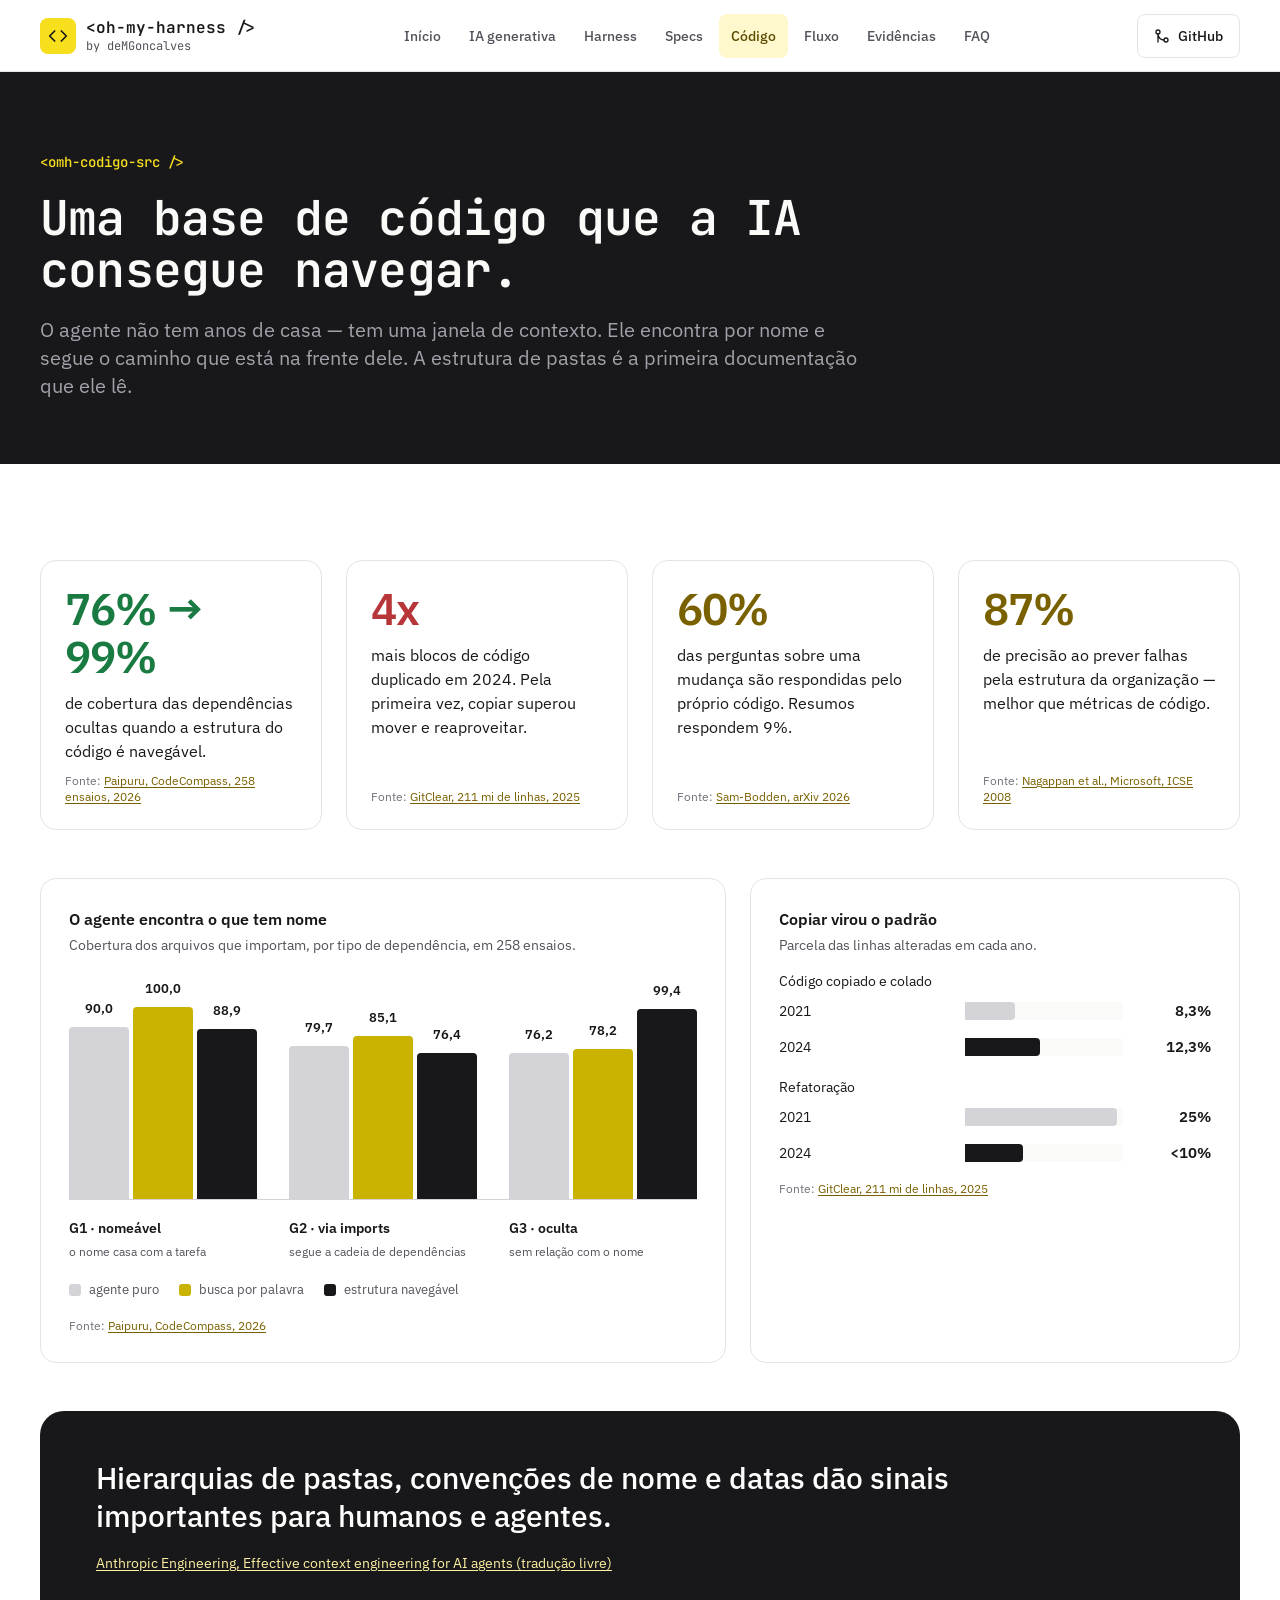
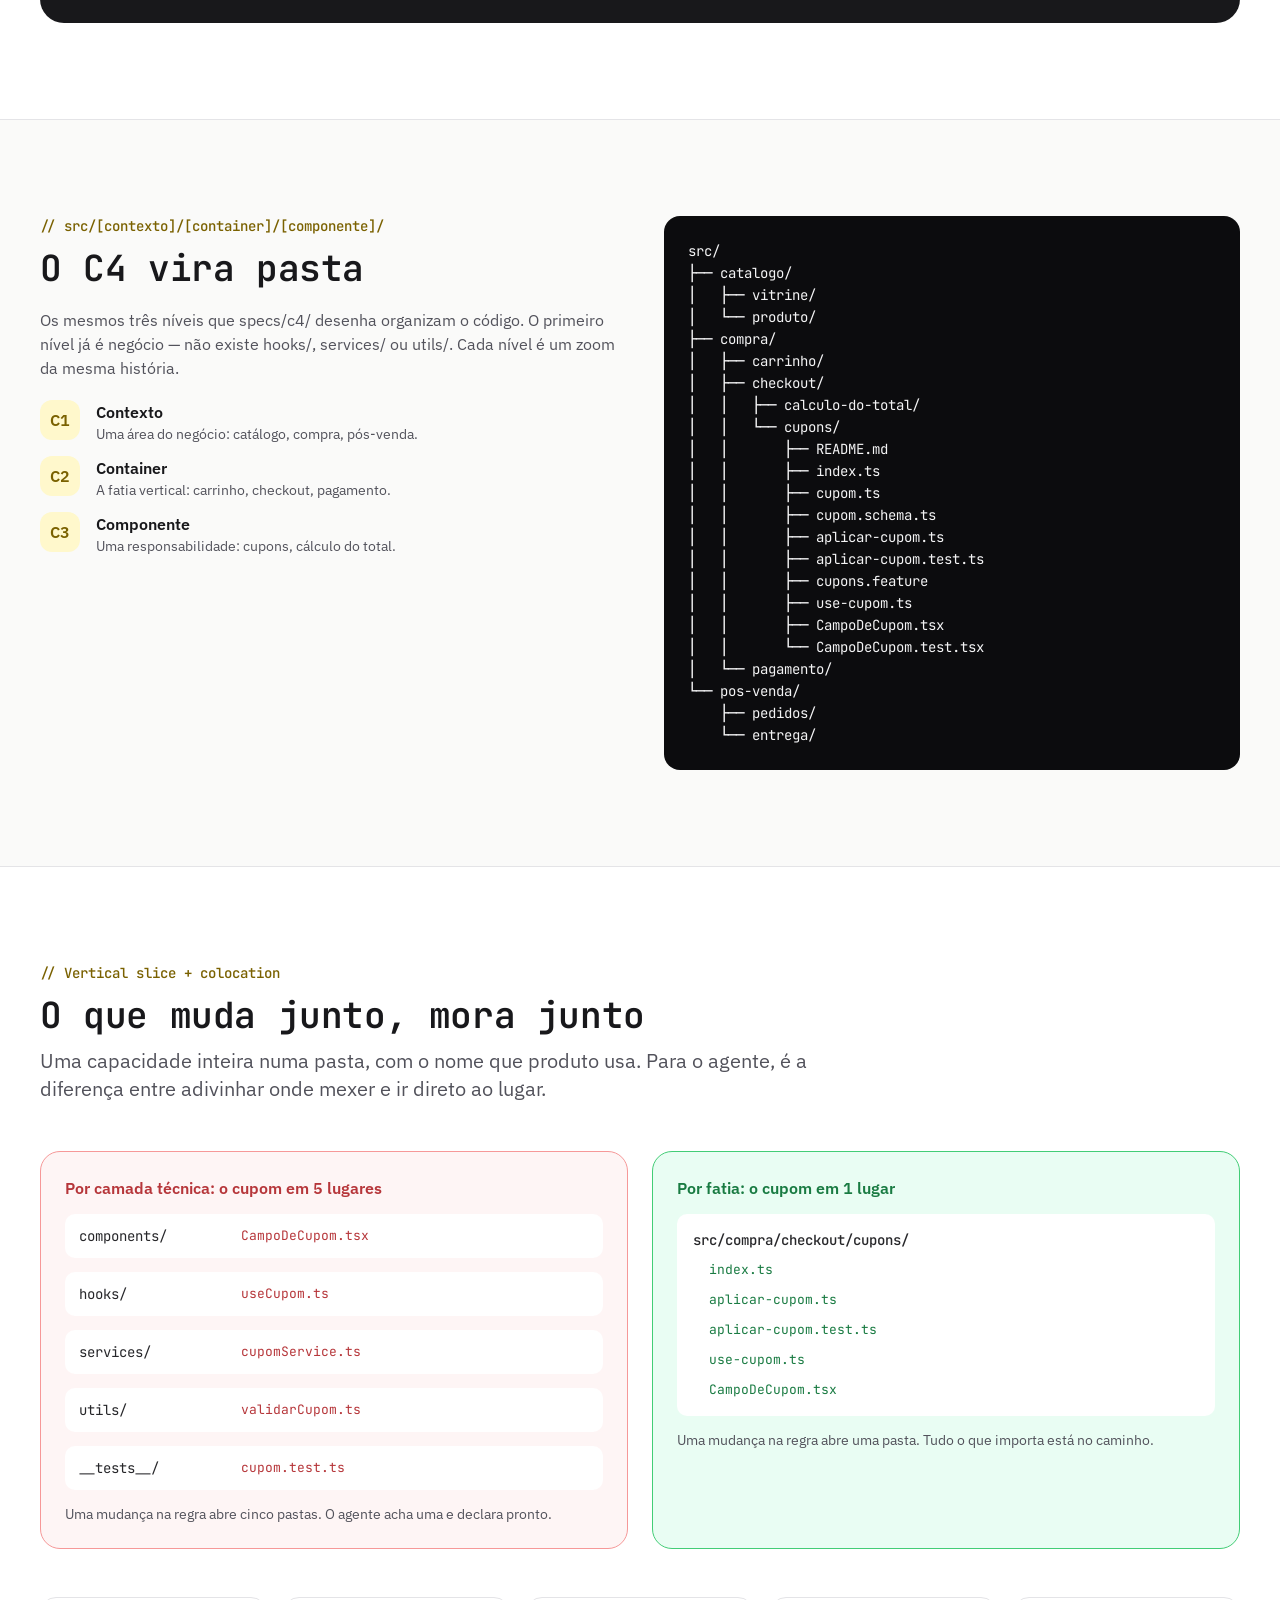
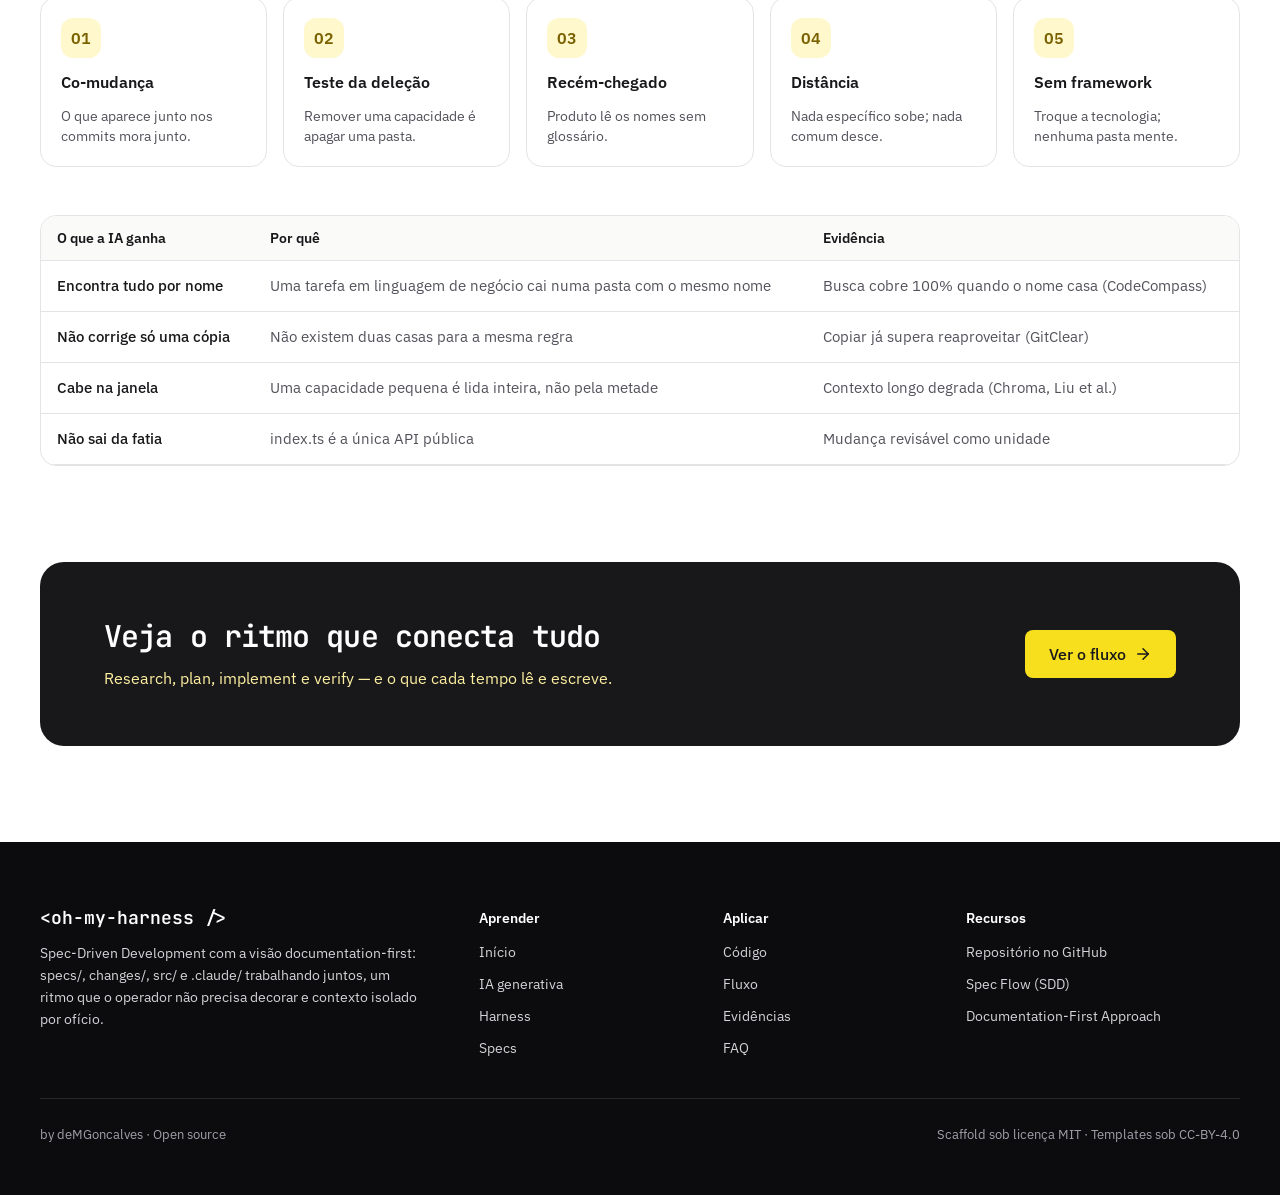
==== docs/codigo.html @ 41600f12 "docs: publica o site em docs/ e reescreve o README para divulgar o harness Move as páginas HTML e o " ====
<!doctype html>
<html lang="pt-BR">
<head>
<meta charset="utf-8">
<meta name="viewport" content="width=device-width, initial-scale=1">
<title>src/ · o código · &lt;oh-my-harness /&gt;</title>
<meta name="description" content="Um harness para o agente, uma documentação viva, um código que a IA consegue navegar e um fluxo que ninguém precisa decorar: research, plan, implement, verify.">
<meta name="theme-color" content="#f7df1e">
<link rel="icon" href="assets/favicon.svg" type="image/svg+xml">
<link rel="preconnect" href="https://fonts.googleapis.com">
<link rel="preconnect" href="https://fonts.gstatic.com" crossorigin>
<link rel="stylesheet" href="https://fonts.googleapis.com/css2?family=IBM+Plex+Sans:wght@400;500;600&amp;family=JetBrains+Mono:wght@400;500;600;700&amp;display=swap">
<link rel="stylesheet" href="assets/style.css">
</head>
<body>
<header class="site-header"><div class="site-header-in"><a class="brand" href="index.html"><span class="brand-mark"><svg width="20" height="20" viewBox="0 0 24 24" fill="none" stroke="currentColor" stroke-width="2" stroke-linecap="round" stroke-linejoin="round" aria-hidden="true"><path d="m16 18 6-6-6-6"></path><path d="m8 6-6 6 6 6"></path></svg></span><span class="brand-text"><span class="brand-name">&lt;oh-my-harness /&gt;</span><span class="brand-by">by deMGoncalves</span></span></a><input type="checkbox" id="menu" class="menu-toggle" aria-label="Abrir menu"><label for="menu" class="menu-btn" aria-hidden="true"><span></span><span></span><span></span></label><nav class="site-nav" aria-label="Principal"><a href="index.html">Início</a><a href="ia.html">IA generativa</a><a href="harness.html">Harness</a><a href="specs.html">Specs</a><a href="codigo.html" aria-current="page">Código</a><a href="fluxo.html">Fluxo</a><a href="evidencias.html">Evidências</a><a href="faq.html">FAQ</a></nav><a class="gh" href="https://github.com/deMGoncalves" target="_blank" rel="noopener"><svg width="16" height="16" viewBox="0 0 24 24" fill="none" stroke="currentColor" stroke-width="2" stroke-linecap="round" stroke-linejoin="round" aria-hidden="true"><circle cx="18" cy="18" r="3"></circle><circle cx="6" cy="6" r="3"></circle><path d="M6 21V9a9 9 0 0 0 9 9"></path></svg>GitHub</a></div></header>
<main class="omh-page">
<section style="padding: 80px var(--omh-gx) 64px; display: flex; flex-direction: column; gap: 20px; box-sizing: border-box; background: #18181B;"><p class="omh-eyebrow" style="color: #F7DF1E;">&lt;omh-codigo-src /&gt;</p><h1 class="omh-h1s" style="max-width: 1000px; color: #FAFAF9;">Uma base de código que a IA consegue navegar.</h1><p class="omh-lead" style="max-width: 820px; color: #A1A1AA;">O agente não tem anos de casa — tem uma janela de contexto. Ele encontra por nome e segue o caminho que está na frente dele. A estrutura de pastas é a primeira documentação que ele lê.</p></section>
<section class="omh-sec">
<div class="omh-g4">
<div class="omh-card" style="padding: 24px; gap: 10px;"><p style="margin: 0; font-size: 44px; line-height: 48px; font-weight: 600; letter-spacing: -0.8px; color: var(--success-foreground);">76% → 99%</p><p class="omh-body" style="color: var(--foreground); flex-grow: 1;">de cobertura das dependências ocultas quando a estrutura do código é navegável.</p><p class="omh-src">Fonte: <a href="https://arxiv.org/abs/2602.20048" class="omh-srca">Paipuru, CodeCompass, 258 ensaios, 2026</a></p></div><div class="omh-card" style="padding: 24px; gap: 10px;"><p style="margin: 0; font-size: 44px; line-height: 48px; font-weight: 600; letter-spacing: -0.8px; color: var(--destructive-600);">4x</p><p class="omh-body" style="color: var(--foreground); flex-grow: 1;">mais blocos de código duplicado em 2024. Pela primeira vez, copiar superou mover e reaproveitar.</p><p class="omh-src">Fonte: <a href="https://www.gitclear.com/ai_assistant_code_quality_2025_research" class="omh-srca">GitClear, 211 mi de linhas, 2025</a></p></div><div class="omh-card" style="padding: 24px; gap: 10px;"><p style="margin: 0; font-size: 44px; line-height: 48px; font-weight: 600; letter-spacing: -0.8px; color: var(--azoxo-600);">60%</p><p class="omh-body" style="color: var(--foreground); flex-grow: 1;">das perguntas sobre uma mudança são respondidas pelo próprio código. Resumos respondem 9%.</p><p class="omh-src">Fonte: <a href="https://arxiv.org/html/2607.09691v1" class="omh-srca">Sam-Bodden, arXiv 2026</a></p></div><div class="omh-card" style="padding: 24px; gap: 10px;"><p style="margin: 0; font-size: 44px; line-height: 48px; font-weight: 600; letter-spacing: -0.8px; color: var(--azoxo-600);">87%</p><p class="omh-body" style="color: var(--foreground); flex-grow: 1;">de precisão ao prever falhas pela estrutura da organização — melhor que métricas de código.</p><p class="omh-src">Fonte: <a href="https://dl.acm.org/doi/10.1145/1368088.1368160" class="omh-srca">Nagappan et al., Microsoft, ICSE 2008</a></p></div>
</div>
<div style="display: grid; grid-template-columns: 1.4fr 1fr; gap: 24px;">
<div class="omh-card" style="padding: 28px; gap: 16px;"><div style="display: flex; flex-direction: column; gap: 4px;"><p class="omh-h4">O agente encontra o que tem nome</p><p class="omh-small">Cobertura dos arquivos que importam, por tipo de dependência, em 258 ensaios.</p></div><div style="display: flex; gap: 32px; align-items: flex-end; padding-top: 8px; border-bottom: 1px solid var(--neutral-300);"><div style="flex-grow: 1; flex-basis: 0; display: flex; flex-direction: column; gap: 10px;"><div style="display: flex; gap: 4px; align-items: flex-end; height: 220px;"><div style="flex-grow: 1; flex-basis: 0; display: flex; flex-direction: column; align-items: center; gap: 6px; justify-content: flex-end;"><span style="font-size: 13px; font-weight: 600; color: var(--foreground);">90,0</span><div style="width: 100%; height: 172px; background: var(--neutral-300); border-radius: 4px 4px 0 0;"></div></div><div style="flex-grow: 1; flex-basis: 0; display: flex; flex-direction: column; align-items: center; gap: 6px; justify-content: flex-end;"><span style="font-size: 13px; font-weight: 600; color: var(--foreground);">100,0</span><div style="width: 100%; height: 192px; background: #C9B300; border-radius: 4px 4px 0 0;"></div></div><div style="flex-grow: 1; flex-basis: 0; display: flex; flex-direction: column; align-items: center; gap: 6px; justify-content: flex-end;"><span style="font-size: 13px; font-weight: 600; color: var(--foreground);">88,9</span><div style="width: 100%; height: 170px; background: #18181B; border-radius: 4px 4px 0 0;"></div></div></div></div><div style="flex-grow: 1; flex-basis: 0; display: flex; flex-direction: column; gap: 10px;"><div style="display: flex; gap: 4px; align-items: flex-end; height: 220px;"><div style="flex-grow: 1; flex-basis: 0; display: flex; flex-direction: column; align-items: center; gap: 6px; justify-content: flex-end;"><span style="font-size: 13px; font-weight: 600; color: var(--foreground);">79,7</span><div style="width: 100%; height: 153px; background: var(--neutral-300); border-radius: 4px 4px 0 0;"></div></div><div style="flex-grow: 1; flex-basis: 0; display: flex; flex-direction: column; align-items: center; gap: 6px; justify-content: flex-end;"><span style="font-size: 13px; font-weight: 600; color: var(--foreground);">85,1</span><div style="width: 100%; height: 163px; background: #C9B300; border-radius: 4px 4px 0 0;"></div></div><div style="flex-grow: 1; flex-basis: 0; display: flex; flex-direction: column; align-items: center; gap: 6px; justify-content: flex-end;"><span style="font-size: 13px; font-weight: 600; color: var(--foreground);">76,4</span><div style="width: 100%; height: 146px; background: #18181B; border-radius: 4px 4px 0 0;"></div></div></div></div><div style="flex-grow: 1; flex-basis: 0; display: flex; flex-direction: column; gap: 10px;"><div style="display: flex; gap: 4px; align-items: flex-end; height: 220px;"><div style="flex-grow: 1; flex-basis: 0; display: flex; flex-direction: column; align-items: center; gap: 6px; justify-content: flex-end;"><span style="font-size: 13px; font-weight: 600; color: var(--foreground);">76,2</span><div style="width: 100%; height: 146px; background: var(--neutral-300); border-radius: 4px 4px 0 0;"></div></div><div style="flex-grow: 1; flex-basis: 0; display: flex; flex-direction: column; align-items: center; gap: 6px; justify-content: flex-end;"><span style="font-size: 13px; font-weight: 600; color: var(--foreground);">78,2</span><div style="width: 100%; height: 150px; background: #C9B300; border-radius: 4px 4px 0 0;"></div></div><div style="flex-grow: 1; flex-basis: 0; display: flex; flex-direction: column; align-items: center; gap: 6px; justify-content: flex-end;"><span style="font-size: 13px; font-weight: 600; color: var(--foreground);">99,4</span><div style="width: 100%; height: 190px; background: #18181B; border-radius: 4px 4px 0 0;"></div></div></div></div></div><div style="display: flex; gap: 32px;"><div style="flex-grow: 1; flex-basis: 0; display: flex; flex-direction: column; gap: 2px;"><p class="omh-h4" style="font-size: 14px;">G1 · nomeável</p><p class="omh-small" style="font-size: 12px;">o nome casa com a tarefa</p></div><div style="flex-grow: 1; flex-basis: 0; display: flex; flex-direction: column; gap: 2px;"><p class="omh-h4" style="font-size: 14px;">G2 · via imports</p><p class="omh-small" style="font-size: 12px;">segue a cadeia de dependências</p></div><div style="flex-grow: 1; flex-basis: 0; display: flex; flex-direction: column; gap: 2px;"><p class="omh-h4" style="font-size: 14px;">G3 · oculta</p><p class="omh-small" style="font-size: 12px;">sem relação com o nome</p></div></div><div style="display: flex; gap: 20px; flex-wrap: wrap;"><span style="display: inline-flex; align-items: center; gap: 8px; font-size: 13px; color: var(--muted-foreground);"><span style="width: 12px; height: 12px; border-radius: 3px; background: var(--neutral-300);"></span>agente puro</span><span style="display: inline-flex; align-items: center; gap: 8px; font-size: 13px; color: var(--muted-foreground);"><span style="width: 12px; height: 12px; border-radius: 3px; background: #C9B300;"></span>busca por palavra</span><span style="display: inline-flex; align-items: center; gap: 8px; font-size: 13px; color: var(--muted-foreground);"><span style="width: 12px; height: 12px; border-radius: 3px; background: #18181B;"></span>estrutura navegável</span></div><p class="omh-src">Fonte: <a href="https://arxiv.org/abs/2602.20048" class="omh-srca">Paipuru, CodeCompass, 2026</a></p></div><div class="omh-card" style="padding: 28px; gap: 16px;"><div style="display: flex; flex-direction: column; gap: 4px;"><p class="omh-h4">Copiar virou o padrão</p><p class="omh-small">Parcela das linhas alteradas em cada ano.</p></div><div style="display: flex; flex-direction: column; gap: 18px;"><div style="display: flex; flex-direction: column; gap: 8px;"><p class="omh-small" style="color: var(--foreground);">Código copiado e colado</p><div style="display: flex; flex-direction: column; gap: 12px;"><div style="display: grid; grid-template-columns: 170px 1fr 72px; gap: 16px; align-items: center;"><p class="omh-small" style="color: var(--foreground);">2021</p><div style="height: 18px; background: var(--neutral-50); border-radius: 4px;"><div style="width: 31.9%; height: 18px; background: var(--neutral-300); border-radius: 0 4px 4px 0;"></div></div><p style="margin: 0; font-size: 15px; font-weight: 600; color: var(--foreground); text-align: right;">8,3%</p></div><div style="display: grid; grid-template-columns: 170px 1fr 72px; gap: 16px; align-items: center;"><p class="omh-small" style="color: var(--foreground);">2024</p><div style="height: 18px; background: var(--neutral-50); border-radius: 4px;"><div style="width: 47.3%; height: 18px; background: #18181B; border-radius: 0 4px 4px 0;"></div></div><p style="margin: 0; font-size: 15px; font-weight: 600; color: var(--foreground); text-align: right;">12,3%</p></div></div></div><div style="display: flex; flex-direction: column; gap: 8px;"><p class="omh-small" style="color: var(--foreground);">Refatoração</p><div style="display: flex; flex-direction: column; gap: 12px;"><div style="display: grid; grid-template-columns: 170px 1fr 72px; gap: 16px; align-items: center;"><p class="omh-small" style="color: var(--foreground);">2021</p><div style="height: 18px; background: var(--neutral-50); border-radius: 4px;"><div style="width: 96.2%; height: 18px; background: var(--neutral-300); border-radius: 0 4px 4px 0;"></div></div><p style="margin: 0; font-size: 15px; font-weight: 600; color: var(--foreground); text-align: right;">25%</p></div><div style="display: grid; grid-template-columns: 170px 1fr 72px; gap: 16px; align-items: center;"><p class="omh-small" style="color: var(--foreground);">2024</p><div style="height: 18px; background: var(--neutral-50); border-radius: 4px;"><div style="width: 36.5%; height: 18px; background: #18181B; border-radius: 0 4px 4px 0;"></div></div><p style="margin: 0; font-size: 15px; font-weight: 600; color: var(--foreground); text-align: right;">&lt;10%</p></div></div></div></div><p class="omh-src">Fonte: <a href="https://www.gitclear.com/ai_assistant_code_quality_2025_research" class="omh-srca">GitClear, 211 mi de linhas, 2025</a></p></div>
</div>
<div style="background: var(--azoxo-900); border-radius: 24px; padding: 48px 56px; display: flex; flex-direction: column; gap: 16px;"><p style="margin: 0; font-size: 30px; line-height: 38px; font-weight: 500; color: var(--neutral-0); max-width: 1000px;">Hierarquias de pastas, convenções de nome e datas dão sinais importantes para humanos e agentes.</p><p style="margin: 0; font-size: 14px; color: var(--azoxo-200);"><a href="https://www.anthropic.com/engineering/effective-context-engineering-for-ai-agents" style="color: var(--azoxo-200); text-decoration: underline; text-underline-offset: 2px;">Anthropic Engineering, Effective context engineering for AI agents (tradução livre)</a></p></div>
</section>

<section class="omh-sectint">
<div style="display: grid; grid-template-columns: 1fr 1fr; gap: 48px; align-items: start;">
<div style="display: flex; flex-direction: column; gap: 20px;">
<div style="display: flex; flex-direction: column; gap: 12px; max-width: 820px;"><p class="omh-eyebrow">// src/[contexto]/[container]/[componente]/</p><h2 class="omh-h2">O C4 vira pasta</h2></div>
<p class="omh-body">Os mesmos três níveis que specs/c4/ desenha organizam o código. O primeiro nível já é negócio — não existe hooks/, services/ ou utils/. Cada nível é um zoom da mesma história.</p>
<div style="display: flex; flex-direction: column; gap: 12px;">
<div style="display: flex; gap: 16px; align-items: flex-start;"><span class="omh-dot">C1</span><div><p class="omh-h4">Contexto</p><p class="omh-small">Uma área do negócio: catálogo, compra, pós-venda.</p></div></div>
<div style="display: flex; gap: 16px; align-items: flex-start;"><span class="omh-dot">C2</span><div><p class="omh-h4">Container</p><p class="omh-small">A fatia vertical: carrinho, checkout, pagamento.</p></div></div>
<div style="display: flex; gap: 16px; align-items: flex-start;"><span class="omh-dot">C3</span><div><p class="omh-h4">Componente</p><p class="omh-small">Uma responsabilidade: cupons, cálculo do total.</p></div></div>
</div>
</div>
<pre class="omh-pre">src/
├── catalogo/
│   ├── vitrine/
│   └── produto/
├── compra/
│   ├── carrinho/
│   ├── checkout/
│   │   ├── calculo-do-total/
│   │   └── cupons/
│   │       ├── README.md
│   │       ├── index.ts
│   │       ├── cupom.ts
│   │       ├── cupom.schema.ts
│   │       ├── aplicar-cupom.ts
│   │       ├── aplicar-cupom.test.ts
│   │       ├── cupons.feature
│   │       ├── use-cupom.ts
│   │       ├── CampoDeCupom.tsx
│   │       └── CampoDeCupom.test.tsx
│   └── pagamento/
└── pos-venda/
    ├── pedidos/
    └── entrega/</pre>
</div>
</section>

<section class="omh-sec">
<div style="display: flex; flex-direction: column; gap: 12px; max-width: 820px;"><p class="omh-eyebrow">// Vertical slice + colocation</p><h2 class="omh-h2">O que muda junto, mora junto</h2><p class="omh-lead">Uma capacidade inteira numa pasta, com o nome que produto usa. Para o agente, é a diferença entre adivinhar onde mexer e ir direto ao lugar.</p></div>
<div style="display: grid; grid-template-columns: 1fr 1fr; gap: 24px;">
<div style="background: var(--destructive-surface); border: 1px solid var(--destructive-border-c); border-radius: 20px; padding: 24px; display: flex; flex-direction: column; gap: 14px;">
<p style="margin: 0; font-size: 16px; font-weight: 600; color: var(--destructive-on-surface);">Por camada técnica: o cupom em 5 lugares</p>
<div style="display: grid; grid-template-columns: 150px 1fr; gap: 12px; align-items: center; background: var(--background); border-radius: 10px; padding: 10px 14px;"><span style="font-family: var(--font-mono); font-size: 14px; color: var(--neutral-800);">components/</span><span style="font-family: var(--font-mono); font-size: 13px; color: var(--destructive-on-surface);">CampoDeCupom.tsx</span></div><div style="display: grid; grid-template-columns: 150px 1fr; gap: 12px; align-items: center; background: var(--background); border-radius: 10px; padding: 10px 14px;"><span style="font-family: var(--font-mono); font-size: 14px; color: var(--neutral-800);">hooks/</span><span style="font-family: var(--font-mono); font-size: 13px; color: var(--destructive-on-surface);">useCupom.ts</span></div><div style="display: grid; grid-template-columns: 150px 1fr; gap: 12px; align-items: center; background: var(--background); border-radius: 10px; padding: 10px 14px;"><span style="font-family: var(--font-mono); font-size: 14px; color: var(--neutral-800);">services/</span><span style="font-family: var(--font-mono); font-size: 13px; color: var(--destructive-on-surface);">cupomService.ts</span></div><div style="display: grid; grid-template-columns: 150px 1fr; gap: 12px; align-items: center; background: var(--background); border-radius: 10px; padding: 10px 14px;"><span style="font-family: var(--font-mono); font-size: 14px; color: var(--neutral-800);">utils/</span><span style="font-family: var(--font-mono); font-size: 13px; color: var(--destructive-on-surface);">validarCupom.ts</span></div><div style="display: grid; grid-template-columns: 150px 1fr; gap: 12px; align-items: center; background: var(--background); border-radius: 10px; padding: 10px 14px;"><span style="font-family: var(--font-mono); font-size: 14px; color: var(--neutral-800);">__tests__/</span><span style="font-family: var(--font-mono); font-size: 13px; color: var(--destructive-on-surface);">cupom.test.ts</span></div>
<p class="omh-small">Uma mudança na regra abre cinco pastas. O agente acha uma e declara pronto.</p>
</div>
<div style="background: var(--success-surface); border: 1px solid var(--success-border-c); border-radius: 20px; padding: 24px; display: flex; flex-direction: column; gap: 14px;">
<p style="margin: 0; font-size: 16px; font-weight: 600; color: var(--success-foreground);">Por fatia: o cupom em 1 lugar</p>
<div style="background: var(--background); border-radius: 10px; padding: 14px 16px; display: flex; flex-direction: column; gap: 6px;"><span style="font-family: var(--font-mono); font-size: 14px; font-weight: 500; color: var(--neutral-800);">src/compra/checkout/cupons/</span>
<span style="font-family: var(--font-mono); font-size: 13px; color: var(--success-foreground); padding-left: 16px;">index.ts</span><span style="font-family: var(--font-mono); font-size: 13px; color: var(--success-foreground); padding-left: 16px;">aplicar-cupom.ts</span><span style="font-family: var(--font-mono); font-size: 13px; color: var(--success-foreground); padding-left: 16px;">aplicar-cupom.test.ts</span><span style="font-family: var(--font-mono); font-size: 13px; color: var(--success-foreground); padding-left: 16px;">use-cupom.ts</span><span style="font-family: var(--font-mono); font-size: 13px; color: var(--success-foreground); padding-left: 16px;">CampoDeCupom.tsx</span></div>
<p class="omh-small">Uma mudança na regra abre uma pasta. Tudo o que importa está no caminho.</p>
</div>
</div>
<div style="display: grid; grid-template-columns: repeat(5, minmax(0, 1fr)); gap: 16px;">
<div class="omh-card" style="padding: 20px;"><span class="omh-dot">01</span><h4 class="omh-h4">Co-mudança</h4><p class="omh-small">O que aparece junto nos commits mora junto.</p></div>
<div class="omh-card" style="padding: 20px;"><span class="omh-dot">02</span><h4 class="omh-h4">Teste da deleção</h4><p class="omh-small">Remover uma capacidade é apagar uma pasta.</p></div>
<div class="omh-card" style="padding: 20px;"><span class="omh-dot">03</span><h4 class="omh-h4">Recém-chegado</h4><p class="omh-small">Produto lê os nomes sem glossário.</p></div>
<div class="omh-card" style="padding: 20px;"><span class="omh-dot">04</span><h4 class="omh-h4">Distância</h4><p class="omh-small">Nada específico sobe; nada comum desce.</p></div>
<div class="omh-card" style="padding: 20px;"><span class="omh-dot">05</span><h4 class="omh-h4">Sem framework</h4><p class="omh-small">Troque a tecnologia; nenhuma pasta mente.</p></div>
</div>
<table class="omh-table"><thead><tr><th class="omh-th">O que a IA ganha</th><th class="omh-th">Por quê</th><th class="omh-th">Evidência</th></tr></thead><tbody><tr><td class="omh-tdb">Encontra tudo por nome</td><td class="omh-td">Uma tarefa em linguagem de negócio cai numa pasta com o mesmo nome</td><td class="omh-td">Busca cobre 100% quando o nome casa (CodeCompass)</td></tr><tr><td class="omh-tdb">Não corrige só uma cópia</td><td class="omh-td">Não existem duas casas para a mesma regra</td><td class="omh-td">Copiar já supera reaproveitar (GitClear)</td></tr><tr><td class="omh-tdb">Cabe na janela</td><td class="omh-td">Uma capacidade pequena é lida inteira, não pela metade</td><td class="omh-td">Contexto longo degrada (Chroma, Liu et al.)</td></tr><tr><td class="omh-tdb">Não sai da fatia</td><td class="omh-td">index.ts é a única API pública</td><td class="omh-td">Mudança revisável como unidade</td></tr></tbody></table>
</section>
<section style="padding: 0 var(--omh-gx) 96px; box-sizing: border-box;"><div style="background: var(--azoxo-900); border-radius: 24px; padding: 56px 64px; display: flex; align-items: center; justify-content: space-between; gap: 48px;"><div style="display: flex; flex-direction: column; gap: 12px; max-width: 640px;"><h2 style="margin: 0; font-size: 30px; line-height: 36px; font-weight: 600; color: var(--neutral-0);">Veja o ritmo que conecta tudo</h2><p style="margin: 0; font-size: 16px; line-height: 24px; color: var(--azoxo-200);">Research, plan, implement e verify — e o que cada tempo lê e escreve.</p></div><div style="display: flex; gap: 12px; flex-shrink: 0;"><a href="fluxo.html" class="omh-btnp">Ver o fluxo<svg width="18" height="18" viewBox="0 0 24 24" fill="none" stroke="currentColor" stroke-width="2" stroke-linecap="round" stroke-linejoin="round" aria-hidden="true"><path d="M5 12h14"></path><path d="m12 5 7 7-7 7"></path></svg></a></div></div></section>
</main>
<footer class="site-footer"><div class="foot-grid"><div class="foot-about"><p class="foot-name">&lt;oh-my-harness /&gt;</p><p class="foot-desc">Spec-Driven Development com a visão documentation-first: specs/, changes/, src/ e .claude/ trabalhando juntos, um ritmo que o operador não precisa decorar e contexto isolado por ofício.</p></div><div class="foot-col"><p class="foot-title">Aprender</p><a href="index.html">Início</a><a href="ia.html">IA generativa</a><a href="harness.html">Harness</a><a href="specs.html">Specs</a></div><div class="foot-col"><p class="foot-title">Aplicar</p><a href="codigo.html">Código</a><a href="fluxo.html">Fluxo</a><a href="evidencias.html">Evidências</a><a href="faq.html">FAQ</a></div><div class="foot-col"><p class="foot-title">Recursos</p><a href="https://github.com/deMGoncalves">Repositório no GitHub</a><a href="https://spec-flow.demgoncalves.workers.dev/">Spec Flow (SDD)</a><a href="https://documentation-first-approach.vercel.app/pt-BR">Documentation-First Approach</a></div></div><div class="foot-bottom"><p>by deMGoncalves · Open source</p><p>Scaffold sob licença MIT · Templates sob CC-BY-4.0</p></div></footer>
<script>
/* encaixa os diagramas de largura fixa (desenhados a 1440px) na largura disponível */
(function () {
  function fit() {
    document.querySelectorAll('.omh-embed').forEach(function (box) {
      var inner = box.firstElementChild, W = +inner.dataset.w, H = +inner.dataset.h, s = Math.round(box.offsetWidth / W * 1e4) / 1e4;
      if (s < 0.5) { s = 0.5; box.style.overflowX = 'auto'; } inner.style.transform = 'scale(' + s + ')';
      box.style.height = Math.floor(H * Math.max(box.offsetWidth / W, 0.5) + 1e-6) + 'px';
    });
    var els = document.querySelectorAll('.omh-fit');
    els.forEach(function (e) { e.style.display = 'none'; e.style.zoom = ''; });
    var ws = [].map.call(els, function (e) { var p = e.parentElement, cs = getComputedStyle(p); return p.clientWidth - parseFloat(cs.paddingLeft) - parseFloat(cs.paddingRight); });
    els.forEach(function (e, i) { e.style.display = ''; var s = ws[i] / +e.dataset.w; if (s < 0.98) { e.style.zoom = Math.max(s, 0.6); if (s < 0.6) e.parentElement.style.overflowX = 'auto'; } });
  }
  fit();
  addEventListener('resize', fit);
})();
</script>
</body>
</html>
---- docs/assets/style.css ----
/* <oh-my-harness /> — site estático
   Tema JavaScript: amarelo #F7DF1E sobre preto de editor. Desenhado a 1440px (coluna de 1200px). */
:root {
  --azoxo-100: #fffce8; --azoxo-150: #fff8cc; --azoxo-200: #fdf0a0; --azoxo-300: #fbe66a; --azoxo-400: #f9e04a;
  --azoxo-500: #f7df1e; --azoxo-600: #7a6100; --azoxo-700: #5c4a00; --azoxo-800: #2a2a30; --azoxo-900: #18181b;
  --neutral-0: #ffffff; --neutral-50: #fafaf9; --neutral-100: #f4f4f5; --neutral-200: #e4e4e7; --neutral-300: #d4d4d8;
  --neutral-400: #a1a1aa; --neutral-500: #71717a; --neutral-600: #52525b; --neutral-700: #3f3f46; --neutral-800: #27272a;
  --neutral-900: #18181b; --neutral-950: #0c0c0e;
  --background: #ffffff; --foreground: #18181b; --card: #fffce8; --primary: #f7df1e; --primary-foreground: #18181b;
  --secondary: #fdf0a0; --muted: #fff8cc; --muted-foreground: #52525b; --accent: #fdf0a0;
  --subtle: #e4e4e7; --subtle-foreground: #71717a; --ring: #c9b300;
  --success-600: #1fa954; --success-foreground: #197b42; --success-surface: #e9fdf3; --success-border-c: #43cd76;
  --destructive-600: #b6363a; --destructive-surface: #fef5f5; --destructive-on-surface: #b6363a; --destructive-border-c: #f69898;
  --warning-foreground: #754e13; --warning-surface: #fff7e0;
  --font-sans: 'IBM Plex Sans', ui-sans-serif, system-ui, sans-serif;
  --font-mono: 'JetBrains Mono', ui-monospace, Menlo, monospace;
  /* gutter lateral: 120px a 1440px; acima disso a coluna de 1200px fica centralizada */
  --omh-gx: max(20px, calc((100% - 1200px) / 2));
}

*, *::before, *::after { box-sizing: border-box; }
html { -webkit-text-size-adjust: 100%; scroll-behavior: smooth; }
body { margin: 0; font-family: var(--font-sans); font-size: 16px; line-height: 24px; font-weight: 400; background: var(--background); color: var(--foreground); -webkit-font-smoothing: antialiased; -moz-osx-font-smoothing: grayscale; text-rendering: optimizeLegibility; }
::selection { background: var(--azoxo-200); color: var(--neutral-900); }
h1, h2 { font-family: var(--font-mono); letter-spacing: -0.03em; }
h1, h2, h3, h4, p { margin: 0; }
a { color: var(--azoxo-600); }
a:hover { color: var(--azoxo-700); }
img, svg { flex-shrink: 0; }
:focus-visible { outline: 2px solid var(--ring); outline-offset: 2px; border-radius: 4px; }

/* ---------------------------------------------------------------- cabeçalho */
.site-header { position: sticky; top: 0; z-index: 50; background: var(--background); border-bottom: 1px solid var(--subtle); }
.site-header-in { height: 71px; padding: 0 var(--omh-gx); display: flex; align-items: center; justify-content: space-between; gap: 24px; }
.brand { display: flex; align-items: center; gap: 10px; text-decoration: none; color: var(--foreground); }
.brand:hover { color: var(--foreground); }
.brand-mark { width: 36px; height: 36px; border-radius: 8px; background: #f7df1e; color: #18181b; display: flex; align-items: center; justify-content: center; }
.brand-text { display: flex; flex-direction: column; }
.brand-name { font-family: var(--font-mono); font-size: 16px; line-height: 20px; font-weight: 600; }
.brand-by { font-family: var(--font-mono); font-size: 12px; line-height: 16px; color: var(--muted-foreground); }
.site-nav { display: flex; align-items: center; gap: 4px; }
.site-nav a { display: inline-flex; align-items: center; height: 44px; padding: 0 12px; border-radius: 8px; font-size: 14px; font-weight: 500; text-decoration: none; color: var(--muted-foreground); white-space: nowrap; }
.site-nav a:hover { color: var(--foreground); background: var(--neutral-50); }
.site-nav a[aria-current="page"] { background: var(--muted); color: var(--azoxo-700); }
.gh { display: inline-flex; align-items: center; gap: 8px; height: 44px; padding: 0 16px; border-radius: 8px; border: 1px solid var(--subtle); color: var(--foreground); font-size: 14px; font-weight: 500; text-decoration: none; }
.gh:hover { color: var(--foreground); background: var(--neutral-50); }
.menu-toggle, .menu-btn { display: none; }

/* ---------------------------------------------------------------- rodapé */
.site-footer { background: var(--neutral-950); padding: 64px var(--omh-gx) 48px; display: flex; flex-direction: column; gap: 40px; }
.foot-grid { display: grid; grid-template-columns: 2fr 1fr 1fr 1.4fr; gap: 48px; }
.foot-about, .foot-col { display: flex; flex-direction: column; gap: 12px; }
.foot-name { font-family: var(--font-mono); font-size: 18px; font-weight: 600; color: var(--neutral-0); }
.foot-desc { font-size: 14px; line-height: 22px; color: var(--neutral-300); max-width: 380px; }
.foot-title { font-size: 14px; font-weight: 600; color: var(--neutral-0); }
.foot-col a { font-size: 14px; line-height: 20px; color: var(--neutral-300); text-decoration: none; }
.foot-col a:hover { color: var(--azoxo-500); }
.foot-bottom { display: flex; justify-content: space-between; gap: 16px; flex-wrap: wrap; padding-top: 24px; border-top: 1px solid var(--neutral-800); }
.foot-bottom p { font-size: 13px; color: var(--neutral-400); }

/* ---------------------------------------------------------------- conteúdo */
.omh-page { display: flex; flex-direction: column; overflow-x: clip; }
/* Badge e Alert: mesmas medidas dos componentes do design system usados no canvas */
.omh-badge { display: flex; align-items: center; gap: 4px; height: 20px; padding: 0 8px; border: 1px solid transparent; border-radius: 9999px; font-size: 12px; line-height: 12px; font-weight: 500; white-space: nowrap; color: var(--foreground); }
.omh-badge-default { background: var(--primary); }
.omh-badge-secondary { background: var(--secondary); }
.omh-alert { display: flex; gap: 12px; padding: 12px 16px; border: 1px solid var(--azoxo-200); border-radius: 8px; background: var(--card); color: var(--foreground); }
.omh-alert-body { display: flex; flex-direction: column; gap: 2px; }
.omh-alert-title { font-size: 14px; line-height: 20px; font-weight: 600; }
.omh-alert-text { font-size: 14px; line-height: 20px; color: var(--muted-foreground); }

/* ---------------------------------------------------------------- diagramas (SVG inline) */
.omh-diagram { overflow-x: auto; }
.omh-diagram svg { display: block; width: 100%; height: auto; margin: 0 auto; font-family: var(--font-sans); }
.omh-diagram.framed { background: var(--neutral-50); border: 1px solid var(--subtle); border-radius: 24px; padding: 28px; }
.omh-diagram .band.lane-a { fill: var(--neutral-100); }
.omh-diagram .band.lane-b { fill: var(--azoxo-150); }
.omh-diagram .band.lane-c { fill: var(--azoxo-100); }
.omh-diagram .band-label { font-size: 14px; font-weight: 600; fill: var(--muted-foreground); }
.omh-diagram .edge { fill: none; stroke: var(--neutral-500); stroke-width: 2; stroke-linecap: round; stroke-linejoin: round; }
.omh-diagram .edge.dash { stroke-dasharray: 6 6; }
.omh-diagram .head { fill: var(--neutral-500); }
.omh-diagram .edge-label { font-size: 13px; font-weight: 500; fill: var(--muted-foreground); }
.omh-diagram .edge-label.accent { fill: var(--azoxo-600); }
.omh-diagram .node text { fill: var(--foreground); }
.omh-diagram .node text.b { font-weight: 600; }
.omh-diagram .node text.s { fill: var(--muted-foreground); }
.omh-diagram .node text.m { font-family: var(--font-mono); fill: var(--azoxo-600); }
.omh-diagram .node .shape { stroke-width: 1; }
.omh-diagram .node.plain .shape { fill: #fff; stroke: var(--subtle); }
.omh-diagram .node.tint .shape { fill: var(--azoxo-100); stroke: var(--azoxo-200); }
.omh-diagram .node.good .shape { fill: var(--success-surface); stroke: var(--success-border-c); }
.omh-diagram .node.stop .shape { fill: var(--destructive-surface); stroke: var(--destructive-border-c); }
.omh-diagram .node.decision .shape { fill: var(--azoxo-200); stroke: none; }
.omh-diagram .node.start .shape { fill: var(--azoxo-500); stroke: var(--azoxo-500); }
.omh-diagram .node.start text { fill: #18181b; }
.omh-diagram .node.dark .shape { fill: var(--azoxo-900); stroke: var(--azoxo-900); }
.omh-diagram .node.dark text { fill: #fafaf9; }
.omh-diagram .node.dark text.s { fill: var(--neutral-400); }
.omh-diagram .node.dark text.m { fill: var(--azoxo-500); }

/* ---- tokens de layout do canvas */
.omh-sec { padding: 96px var(--omh-gx); display: flex; flex-direction: column; gap: 48px; box-sizing: border-box; }
.omh-sectint { padding: 96px var(--omh-gx); display: flex; flex-direction: column; gap: 48px; box-sizing: border-box; background: var(--neutral-50); border-top: 1px solid var(--subtle); border-bottom: 1px solid var(--subtle); }
.omh-eyebrow { margin: 0; font-family: var(--font-mono); font-size: 14px; line-height: 20px; font-weight: 500; color: var(--azoxo-600); }
.omh-h1 { margin: 0; font-size: 60px; line-height: 64px; font-weight: 600; letter-spacing: -0.8px; color: var(--foreground); }
.omh-h1s { margin: 0; font-size: 48px; line-height: 52px; font-weight: 600; letter-spacing: -0.8px; color: var(--foreground); }
.omh-h2 { margin: 0; font-size: 36px; line-height: 40px; font-weight: 600; letter-spacing: -0.4px; color: var(--foreground); }
.omh-h3 { margin: 0; font-size: 20px; line-height: 28px; font-weight: 600; color: var(--foreground); }
.omh-h4 { margin: 0; font-size: 16px; line-height: 24px; font-weight: 600; color: var(--foreground); }
.omh-lead { margin: 0; font-size: 20px; line-height: 28px; color: var(--muted-foreground); }
.omh-body { margin: 0; font-size: 16px; line-height: 24px; color: var(--muted-foreground); }
.omh-small { margin: 0; font-size: 14px; line-height: 20px; color: var(--muted-foreground); }
.omh-card { background: var(--background); border: 1px solid var(--subtle); border-radius: 16px; padding: 24px; display: flex; flex-direction: column; gap: 12px; box-sizing: border-box; }
.omh-cardtint { background: var(--card); border: 1px solid var(--azoxo-200); border-radius: 16px; padding: 24px; display: flex; flex-direction: column; gap: 12px; box-sizing: border-box; }
.omh-g2 { display: grid; grid-template-columns: repeat(2, minmax(0, 1fr)); gap: 24px; }
.omh-g3 { display: grid; grid-template-columns: repeat(3, minmax(0, 1fr)); gap: 24px; }
.omh-g4 { display: grid; grid-template-columns: repeat(4, minmax(0, 1fr)); gap: 24px; }
.omh-g6 { display: grid; grid-template-columns: repeat(6, minmax(0, 1fr)); gap: 16px; }
.omh-chip { display: inline-flex; align-items: center; align-self: flex-start; height: 28px; padding: 0 12px; border-radius: 9999px; background: var(--muted); color: var(--azoxo-700); font-size: 14px; line-height: 20px; font-weight: 500; white-space: nowrap; }
.omh-chipmono { display: inline-flex; align-items: center; align-self: flex-start; height: 28px; padding: 0 10px; border-radius: 8px; background: var(--neutral-100); border: 1px solid var(--subtle); color: var(--neutral-800); font-family: var(--font-mono); font-size: 13px; line-height: 20px; white-space: nowrap; }
.omh-num { margin: 0; font-size: 48px; line-height: 48px; font-weight: 600; letter-spacing: -0.8px; color: var(--azoxo-600); }
.omh-pre { margin: 0; padding: 24px; background: var(--neutral-950); color: var(--neutral-100); border-radius: 16px; font-family: var(--font-mono); font-size: 14px; line-height: 22px; white-space: pre; overflow: hidden; }
.omh-mono { font-family: var(--font-mono); font-size: 14px; line-height: 20px; color: var(--neutral-800); }
.omh-btnp { display: inline-flex; align-items: center; gap: 8px; height: 48px; padding: 0 24px; border-radius: 8px; background: var(--primary); color: var(--primary-foreground); font-size: 16px; font-weight: 500; text-decoration: none; }
.omh-btno { display: inline-flex; align-items: center; gap: 8px; height: 48px; padding: 0 24px; border-radius: 8px; background: var(--background); color: var(--foreground); border: 1px solid var(--subtle); font-size: 16px; font-weight: 500; text-decoration: none; box-sizing: border-box; }
.omh-th { text-align: left; padding: 12px 16px; font-size: 14px; line-height: 20px; font-weight: 600; color: var(--foreground); border-bottom: 1px solid var(--subtle); background: var(--neutral-50); }
.omh-td { padding: 14px 16px; font-size: 15px; line-height: 22px; color: var(--muted-foreground); border-bottom: 1px solid var(--subtle); vertical-align: top; }
.omh-tdb { padding: 14px 16px; font-size: 15px; line-height: 22px; color: var(--foreground); font-weight: 500; border-bottom: 1px solid var(--subtle); vertical-align: top; }
.omh-table { width: 100%; border-collapse: separate; border-spacing: 0; border: 1px solid var(--subtle); border-radius: 16px; overflow: hidden; }
.omh-ul { margin: 0; padding-left: 20px; display: flex; flex-direction: column; gap: 8px; font-size: 15px; line-height: 22px; color: var(--muted-foreground); }
.omh-dot { width: 40px; height: 40px; border-radius: 12px; background: var(--muted); color: var(--azoxo-600); display: flex; align-items: center; justify-content: center; font-weight: 600; font-size: 16px; flex-shrink: 0; }
.omh-src { margin: 0; font-size: 12px; line-height: 16px; color: var(--subtle-foreground); }
.omh-srca { color: var(--azoxo-600); text-decoration: underline; text-underline-offset: 2px; }

/* ---------------------------------------------------------------- responsivo
   O canvas é desenhado a 1440px; abaixo disso as grades fecham em menos colunas.
   Os !important vencem os estilos inline herdados do canvas. */
@media (max-width: 1180px) {
  .site-nav a { padding: 0 8px; }
}
@media (max-width: 1080px) {
  .omh-g4, .omh-page [style*="grid-template-columns: repeat(4"], .omh-page [style*="grid-template-columns: repeat(5"] { grid-template-columns: repeat(2, minmax(0, 1fr)) !important; }
  .omh-g6 { grid-template-columns: repeat(3, minmax(0, 1fr)) !important; }
  /* menu vira gaveta */
  .menu-btn { display: flex; flex-direction: column; justify-content: center; gap: 5px; width: 44px; height: 44px; margin-left: auto; cursor: pointer; border-radius: 8px; }
  .menu-btn span { display: block; width: 20px; height: 2px; margin: 0 auto; background: var(--foreground); border-radius: 2px; transition: transform 0.2s, opacity 0.2s; }
  .site-nav { display: none; position: absolute; top: 72px; left: 0; right: 0; flex-direction: column; align-items: stretch; gap: 2px; padding: 12px var(--omh-gx) 20px; background: var(--background); border-bottom: 1px solid var(--subtle); box-shadow: 0 12px 24px rgba(24, 24, 27, 0.08); }
  .site-nav a { height: 48px; padding: 0 12px; font-size: 16px; }
  .menu-toggle:checked ~ .site-nav { display: flex; }
  .menu-toggle:checked + .menu-btn span:nth-child(1) { transform: translateY(7px) rotate(45deg); }
  .menu-toggle:checked + .menu-btn span:nth-child(2) { opacity: 0; }
  .menu-toggle:checked + .menu-btn span:nth-child(3) { transform: translateY(-7px) rotate(-45deg); }
  .menu-toggle { display: block; position: absolute; opacity: 0; width: 1px; height: 1px; pointer-events: none; }
  .menu-toggle:focus-visible + .menu-btn { outline: 2px solid var(--ring); }
  .site-header-in { position: relative; }
}
@media (max-width: 900px) {
  .omh-g2, .omh-g3, .omh-page [style*="grid-template-columns"] { grid-template-columns: minmax(0, 1fr) !important; }
  .omh-page [style*="grid-template-columns"] > * { grid-column: auto !important; }
  .omh-h1 { font-size: 44px !important; line-height: 48px !important; }
  .omh-h1s { font-size: 36px !important; line-height: 40px !important; }
  .omh-h2 { font-size: 28px !important; line-height: 34px !important; }
  .omh-lead { font-size: 18px !important; line-height: 26px !important; }
  .omh-sec, .omh-sectint { padding-top: 64px !important; padding-bottom: 64px !important; gap: 36px !important; }
  .omh-page section[style*="padding: 80px"], .omh-page section[style*="padding: 88px"] { padding-top: 56px !important; padding-bottom: 56px !important; }
  .omh-page [style*="justify-content: space-between"][style*="border-radius: 24px"] { flex-direction: column; align-items: flex-start !important; }
  .omh-page [style*="padding: 56px 64px"], .omh-page [style*="padding: 48px 56px"] { padding: 32px !important; }
  .omh-page [style*="font-size: 30px"] { font-size: 22px !important; line-height: 30px !important; }
  .omh-table { display: block; overflow-x: auto; }
  .omh-diagram.framed { padding: 16px; }
  .omh-diagram svg { min-width: var(--omh-min); }
  .foot-grid { grid-template-columns: 1fr 1fr; gap: 32px; }
  .foot-about { grid-column: 1 / -1; }
  .gh { display: none; }
}
@media (max-width: 640px) {
  .omh-g4, .omh-g6, .omh-page [style*="grid-template-columns: repeat"] { grid-template-columns: minmax(0, 1fr) !important; }
  .omh-h1 { font-size: 36px !important; line-height: 40px !important; }
  .omh-num { font-size: 40px !important; line-height: 44px !important; }
  .omh-page [style*="gap: 10px; align-items: stretch"] { flex-direction: column; }
  .omh-page [style*="flex-wrap: nowrap"], .omh-page [style*="display: flex; gap: 12px;"] { flex-wrap: wrap; }
  .omh-pre { overflow-x: auto; }
  .brand-by { display: none; }
}
@media (max-width: 900px) {
  .omh-page [style*="display: flex; gap: 8px;"] { flex-wrap: wrap; }
  .omh-pre { overflow-x: auto !important; }
}
@media (max-width: 900px) {
  /* linhas de barra: rótulo · barra · valor continuam lado a lado */
  .omh-page [style*="grid-template-columns: 200px 1fr 64px"], .omh-page [style*="grid-template-columns: 170px 1fr 72px"] { grid-template-columns: 104px minmax(0, 1fr) 56px !important; gap: 10px !important; }
  /* gráfico de colunas agrupadas */
  .omh-page [style*="display: flex; gap: 32px;"] { gap: 12px !important; }
}
.omh-page [style*="flex-grow: 1; flex-basis: 0;"] { min-width: 0; }
@media (max-width: 640px) {
  .omh-page [style*="display: flex; gap: 4px; align-items: flex-end"] span { font-size: 10px !important; }
}
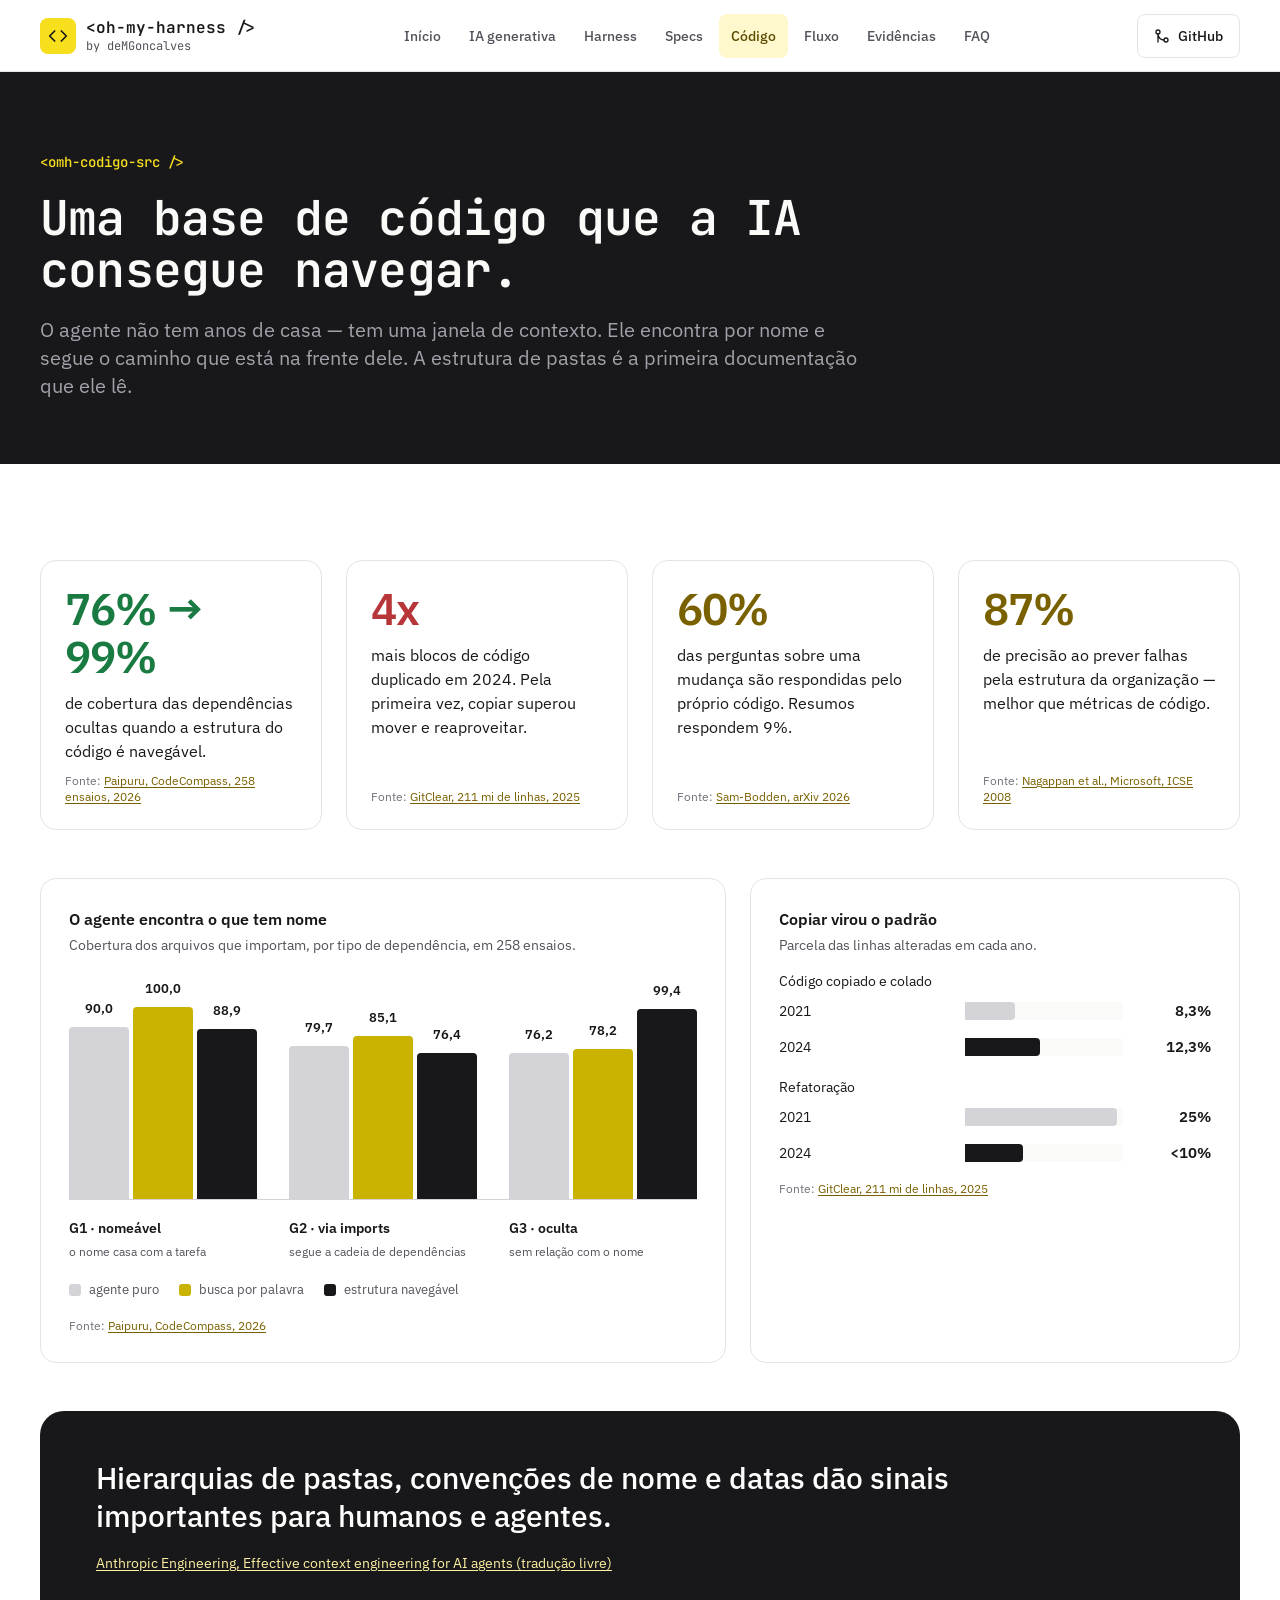
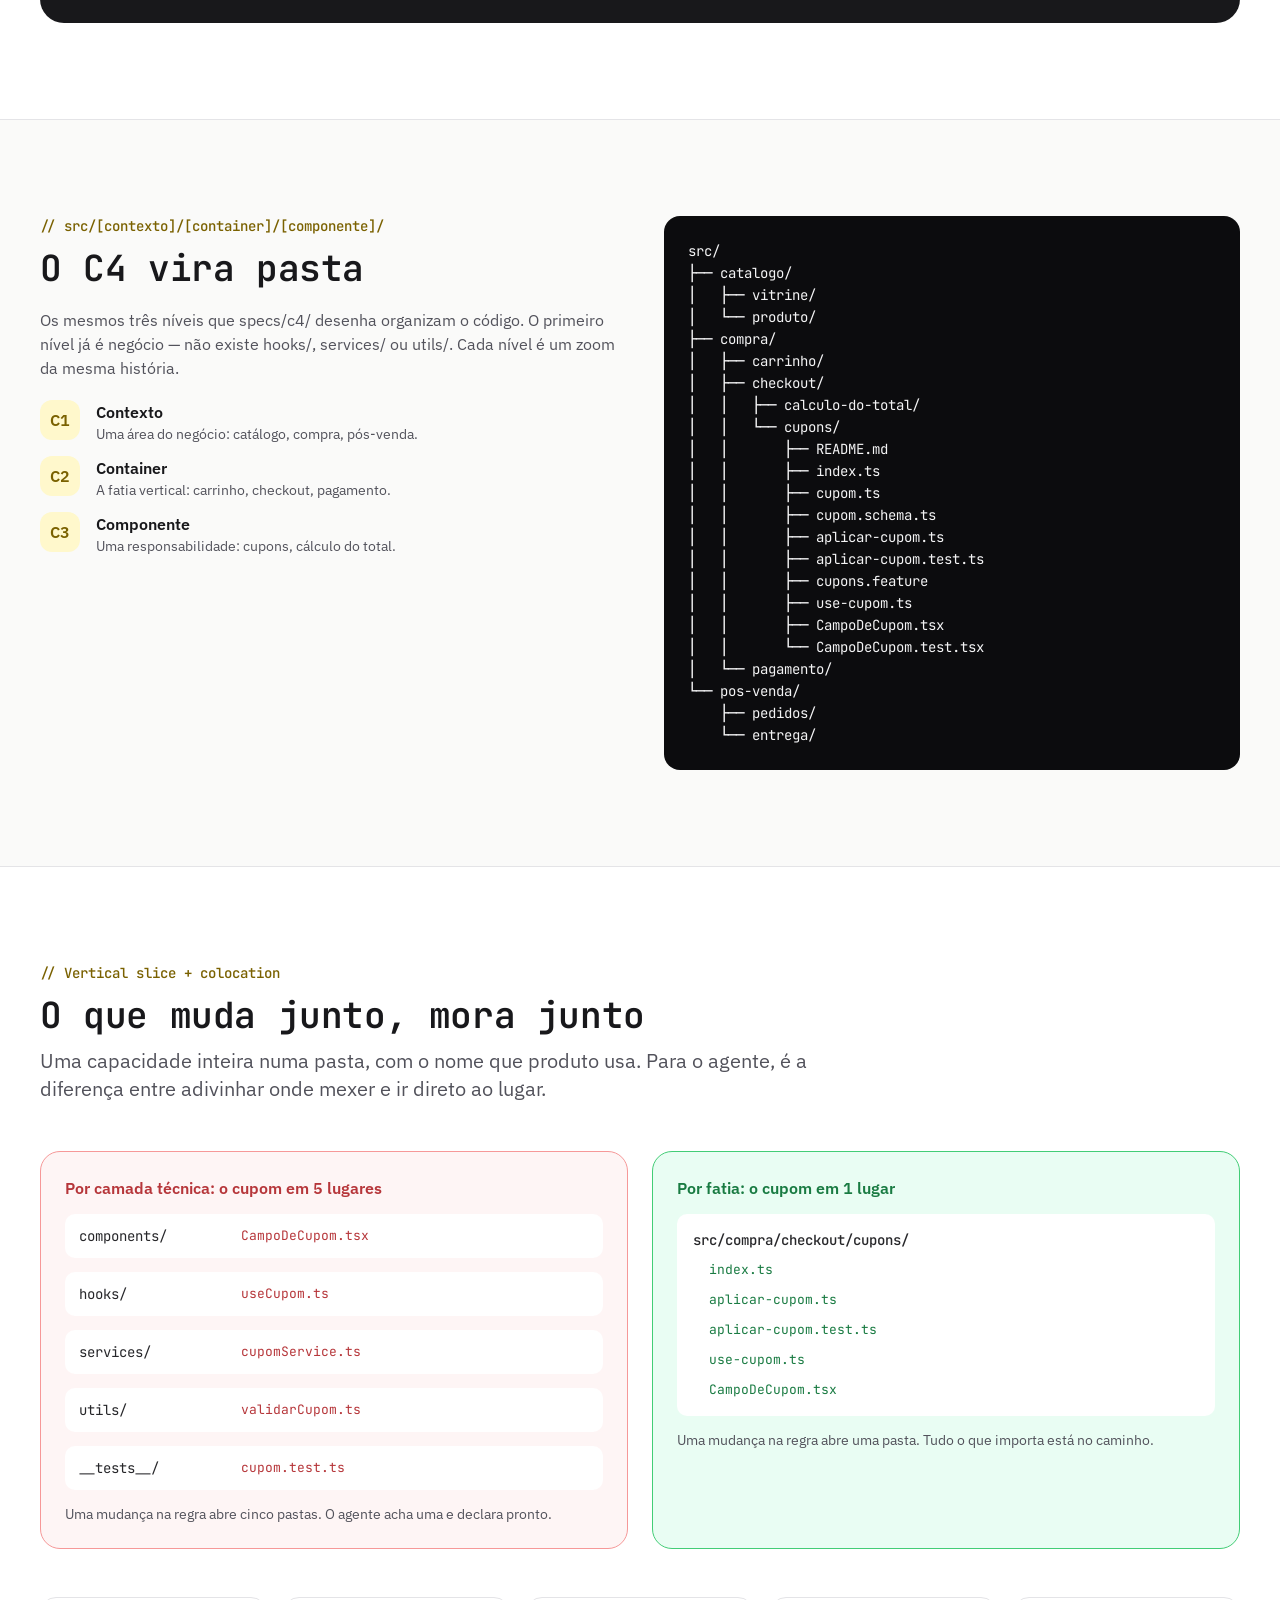
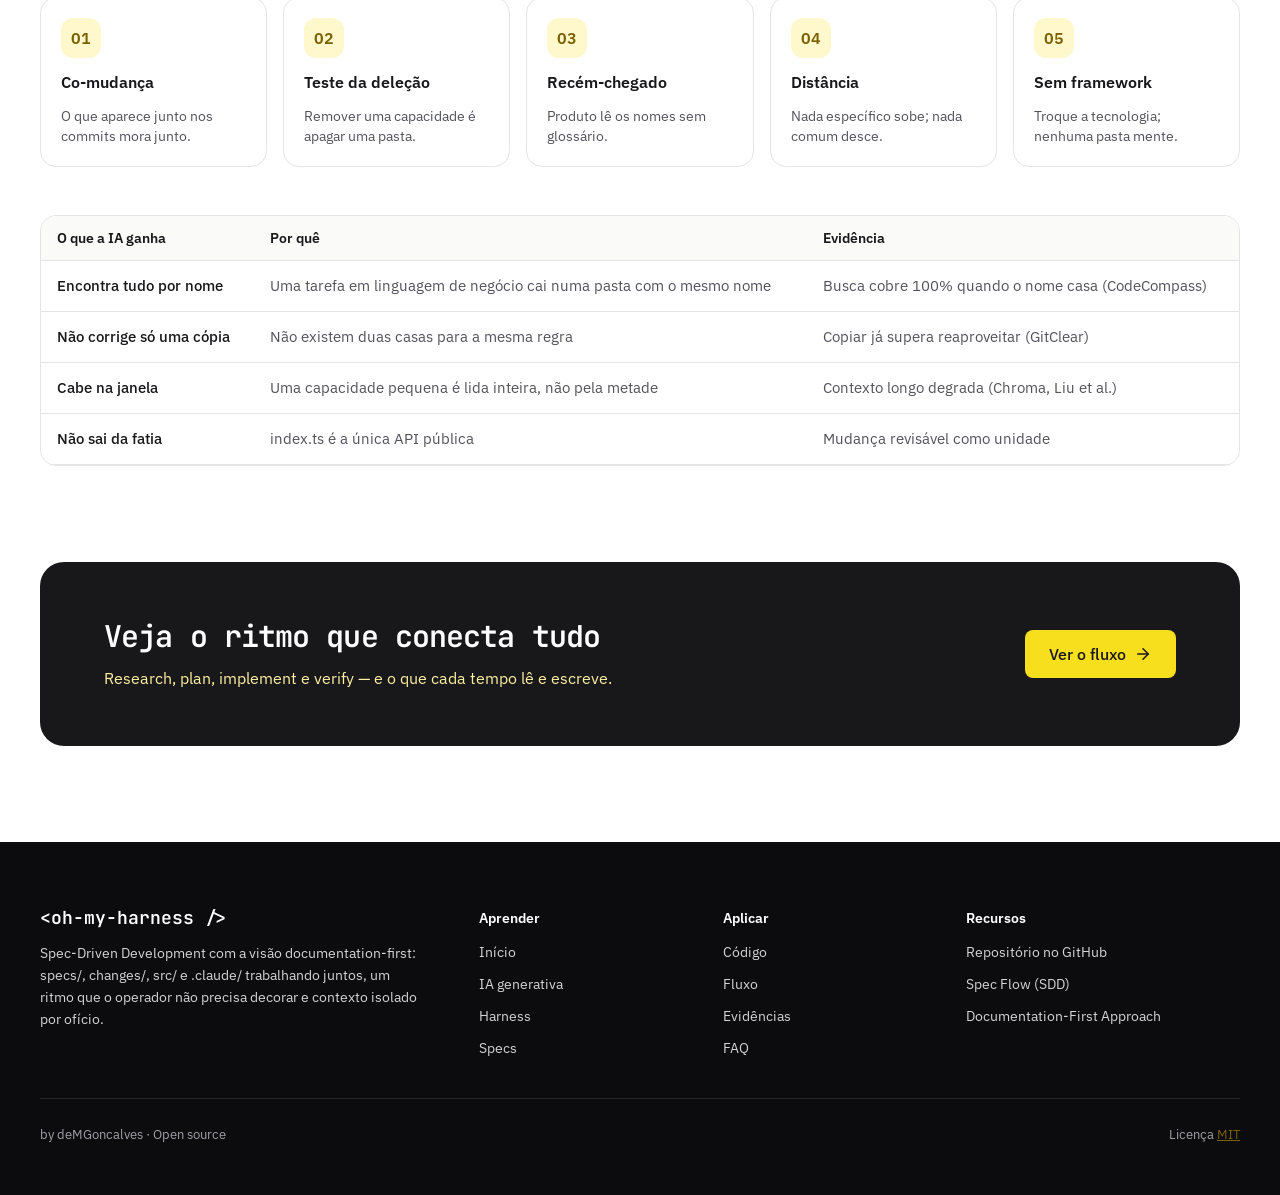
==== commit 8e347982: "chore: prepara o repositório para open source Adiciona LICENSE (MIT), CONTRIBUTING, CODE_OF_CONDUCT," ====
--- a/docs/codigo.html
+++ b/docs/codigo.html
@@ -13,7 +13,7 @@
 <link rel="stylesheet" href="assets/style.css">
 </head>
 <body>
-<header class="site-header"><div class="site-header-in"><a class="brand" href="index.html"><span class="brand-mark"><svg width="20" height="20" viewBox="0 0 24 24" fill="none" stroke="currentColor" stroke-width="2" stroke-linecap="round" stroke-linejoin="round" aria-hidden="true"><path d="m16 18 6-6-6-6"></path><path d="m8 6-6 6 6 6"></path></svg></span><span class="brand-text"><span class="brand-name">&lt;oh-my-harness /&gt;</span><span class="brand-by">by deMGoncalves</span></span></a><input type="checkbox" id="menu" class="menu-toggle" aria-label="Abrir menu"><label for="menu" class="menu-btn" aria-hidden="true"><span></span><span></span><span></span></label><nav class="site-nav" aria-label="Principal"><a href="index.html">Início</a><a href="ia.html">IA generativa</a><a href="harness.html">Harness</a><a href="specs.html">Specs</a><a href="codigo.html" aria-current="page">Código</a><a href="fluxo.html">Fluxo</a><a href="evidencias.html">Evidências</a><a href="faq.html">FAQ</a></nav><a class="gh" href="https://github.com/deMGoncalves" target="_blank" rel="noopener"><svg width="16" height="16" viewBox="0 0 24 24" fill="none" stroke="currentColor" stroke-width="2" stroke-linecap="round" stroke-linejoin="round" aria-hidden="true"><circle cx="18" cy="18" r="3"></circle><circle cx="6" cy="6" r="3"></circle><path d="M6 21V9a9 9 0 0 0 9 9"></path></svg>GitHub</a></div></header>
+<header class="site-header"><div class="site-header-in"><a class="brand" href="index.html"><span class="brand-mark"><svg width="20" height="20" viewBox="0 0 24 24" fill="none" stroke="currentColor" stroke-width="2" stroke-linecap="round" stroke-linejoin="round" aria-hidden="true"><path d="m16 18 6-6-6-6"></path><path d="m8 6-6 6 6 6"></path></svg></span><span class="brand-text"><span class="brand-name">&lt;oh-my-harness /&gt;</span><span class="brand-by">by deMGoncalves</span></span></a><input type="checkbox" id="menu" class="menu-toggle" aria-label="Abrir menu"><label for="menu" class="menu-btn" aria-hidden="true"><span></span><span></span><span></span></label><nav class="site-nav" aria-label="Principal"><a href="index.html">Início</a><a href="ia.html">IA generativa</a><a href="harness.html">Harness</a><a href="specs.html">Specs</a><a href="codigo.html" aria-current="page">Código</a><a href="fluxo.html">Fluxo</a><a href="evidencias.html">Evidências</a><a href="faq.html">FAQ</a></nav><a class="gh" href="https://github.com/deMGoncalves/oh-my-harness" target="_blank" rel="noopener"><svg width="16" height="16" viewBox="0 0 24 24" fill="none" stroke="currentColor" stroke-width="2" stroke-linecap="round" stroke-linejoin="round" aria-hidden="true"><circle cx="18" cy="18" r="3"></circle><circle cx="6" cy="6" r="3"></circle><path d="M6 21V9a9 9 0 0 0 9 9"></path></svg>GitHub</a></div></header>
 <main class="omh-page">
 <section style="padding: 80px var(--omh-gx) 64px; display: flex; flex-direction: column; gap: 20px; box-sizing: border-box; background: #18181B;"><p class="omh-eyebrow" style="color: #F7DF1E;">&lt;omh-codigo-src /&gt;</p><h1 class="omh-h1s" style="max-width: 1000px; color: #FAFAF9;">Uma base de código que a IA consegue navegar.</h1><p class="omh-lead" style="max-width: 820px; color: #A1A1AA;">O agente não tem anos de casa — tem uma janela de contexto. Ele encontra por nome e segue o caminho que está na frente dele. A estrutura de pastas é a primeira documentação que ele lê.</p></section>
 <section class="omh-sec">
@@ -89,7 +89,7 @@
 </section>
 <section style="padding: 0 var(--omh-gx) 96px; box-sizing: border-box;"><div style="background: var(--azoxo-900); border-radius: 24px; padding: 56px 64px; display: flex; align-items: center; justify-content: space-between; gap: 48px;"><div style="display: flex; flex-direction: column; gap: 12px; max-width: 640px;"><h2 style="margin: 0; font-size: 30px; line-height: 36px; font-weight: 600; color: var(--neutral-0);">Veja o ritmo que conecta tudo</h2><p style="margin: 0; font-size: 16px; line-height: 24px; color: var(--azoxo-200);">Research, plan, implement e verify — e o que cada tempo lê e escreve.</p></div><div style="display: flex; gap: 12px; flex-shrink: 0;"><a href="fluxo.html" class="omh-btnp">Ver o fluxo<svg width="18" height="18" viewBox="0 0 24 24" fill="none" stroke="currentColor" stroke-width="2" stroke-linecap="round" stroke-linejoin="round" aria-hidden="true"><path d="M5 12h14"></path><path d="m12 5 7 7-7 7"></path></svg></a></div></div></section>
 </main>
-<footer class="site-footer"><div class="foot-grid"><div class="foot-about"><p class="foot-name">&lt;oh-my-harness /&gt;</p><p class="foot-desc">Spec-Driven Development com a visão documentation-first: specs/, changes/, src/ e .claude/ trabalhando juntos, um ritmo que o operador não precisa decorar e contexto isolado por ofício.</p></div><div class="foot-col"><p class="foot-title">Aprender</p><a href="index.html">Início</a><a href="ia.html">IA generativa</a><a href="harness.html">Harness</a><a href="specs.html">Specs</a></div><div class="foot-col"><p class="foot-title">Aplicar</p><a href="codigo.html">Código</a><a href="fluxo.html">Fluxo</a><a href="evidencias.html">Evidências</a><a href="faq.html">FAQ</a></div><div class="foot-col"><p class="foot-title">Recursos</p><a href="https://github.com/deMGoncalves">Repositório no GitHub</a><a href="https://spec-flow.demgoncalves.workers.dev/">Spec Flow (SDD)</a><a href="https://documentation-first-approach.vercel.app/pt-BR">Documentation-First Approach</a></div></div><div class="foot-bottom"><p>by deMGoncalves · Open source</p><p>Scaffold sob licença MIT · Templates sob CC-BY-4.0</p></div></footer>
+<footer class="site-footer"><div class="foot-grid"><div class="foot-about"><p class="foot-name">&lt;oh-my-harness /&gt;</p><p class="foot-desc">Spec-Driven Development com a visão documentation-first: specs/, changes/, src/ e .claude/ trabalhando juntos, um ritmo que o operador não precisa decorar e contexto isolado por ofício.</p></div><div class="foot-col"><p class="foot-title">Aprender</p><a href="index.html">Início</a><a href="ia.html">IA generativa</a><a href="harness.html">Harness</a><a href="specs.html">Specs</a></div><div class="foot-col"><p class="foot-title">Aplicar</p><a href="codigo.html">Código</a><a href="fluxo.html">Fluxo</a><a href="evidencias.html">Evidências</a><a href="faq.html">FAQ</a></div><div class="foot-col"><p class="foot-title">Recursos</p><a href="https://github.com/deMGoncalves/oh-my-harness">Repositório no GitHub</a><a href="https://spec-flow.demgoncalves.workers.dev/">Spec Flow (SDD)</a><a href="https://documentation-first-approach.vercel.app/pt-BR">Documentation-First Approach</a></div></div><div class="foot-bottom"><p>by deMGoncalves · Open source</p><p>Licença <a href="https://github.com/deMGoncalves/oh-my-harness/blob/main/LICENSE">MIT</a></p></div></footer>
 <script>
 /* encaixa os diagramas de largura fixa (desenhados a 1440px) na largura disponível */
 (function () {
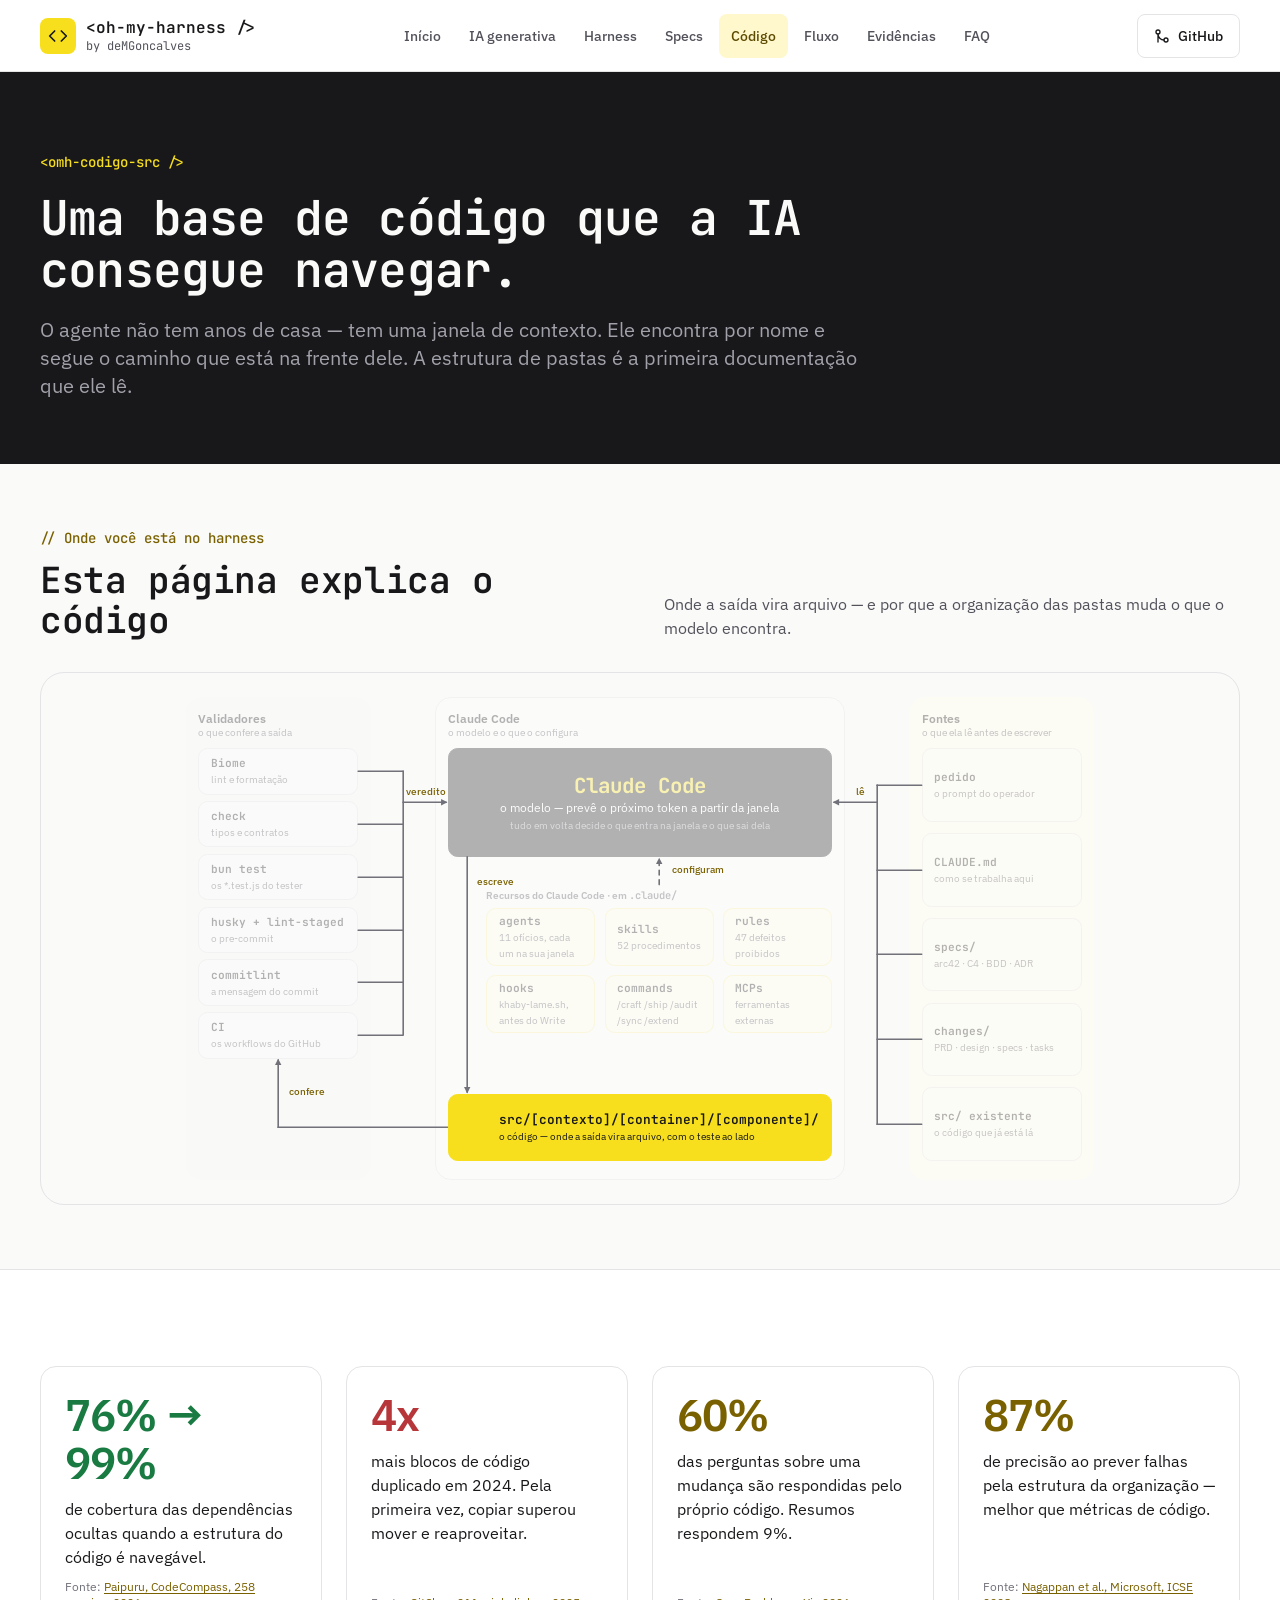
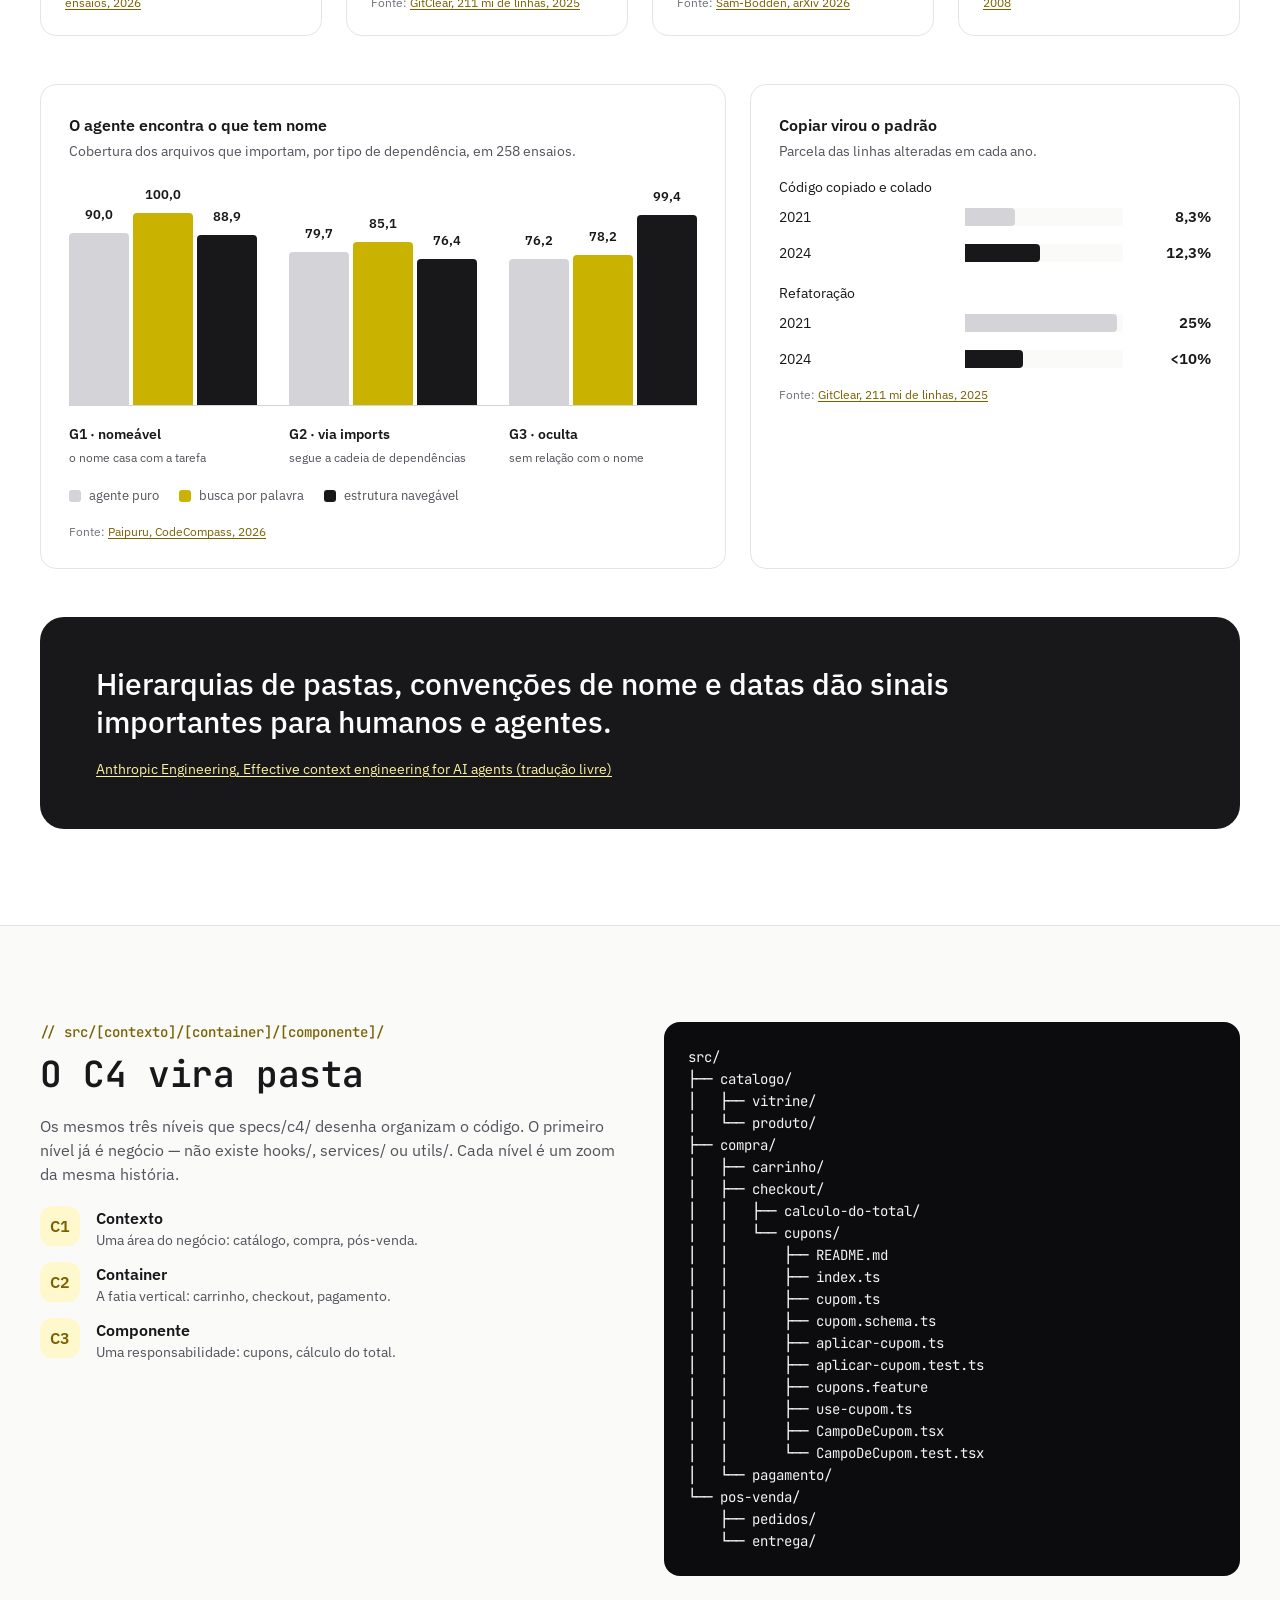
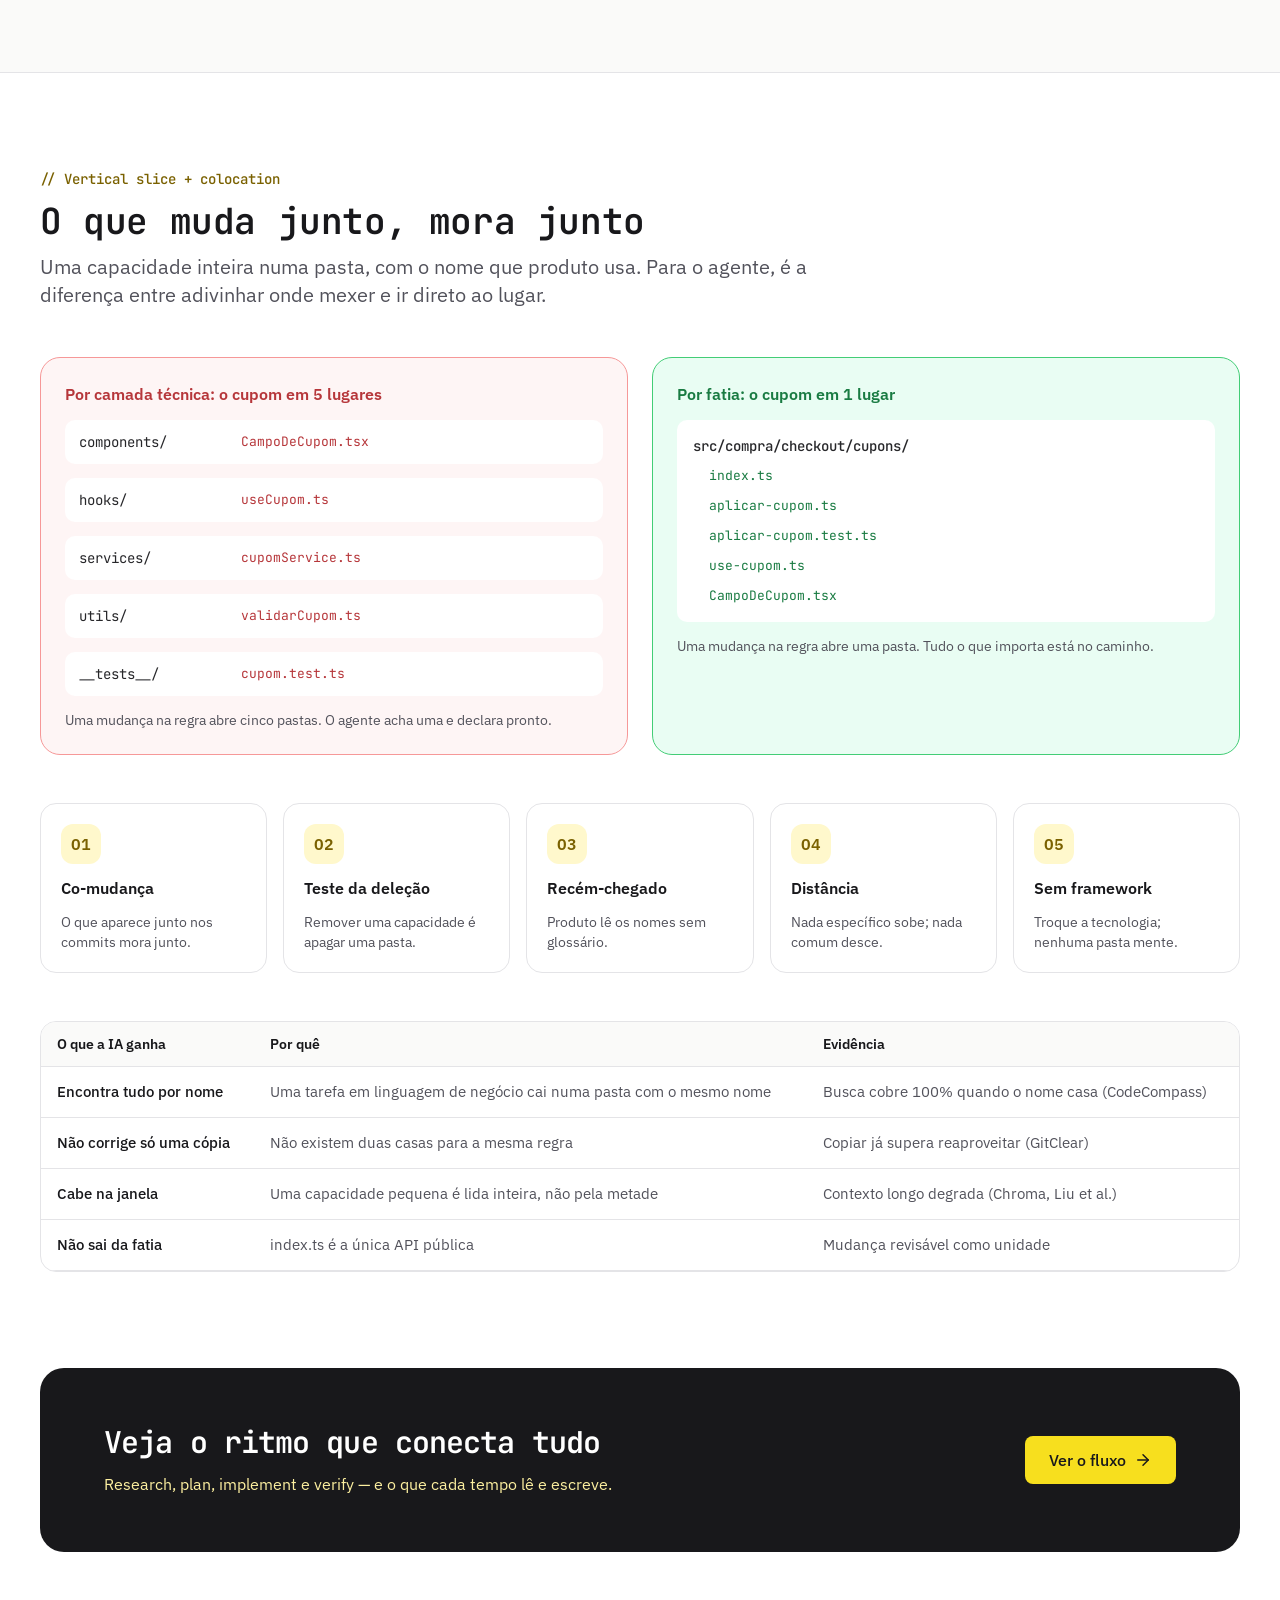
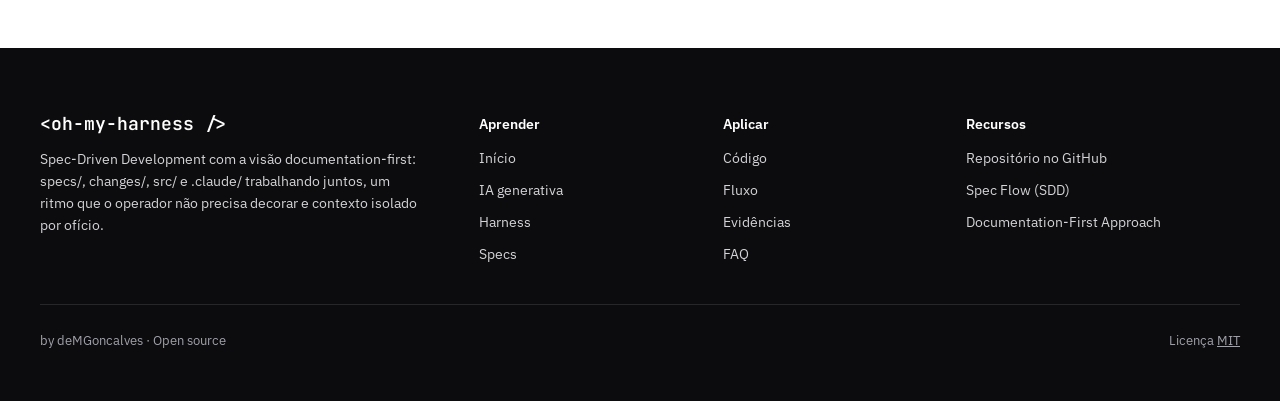
==== commit 3fba4de8: "chore(chart): grafico para exemplificar o harness" ====
--- a/docs/codigo.html
+++ b/docs/codigo.html
@@ -15,7 +15,7 @@
 <body>
 <header class="site-header"><div class="site-header-in"><a class="brand" href="index.html"><span class="brand-mark"><svg width="20" height="20" viewBox="0 0 24 24" fill="none" stroke="currentColor" stroke-width="2" stroke-linecap="round" stroke-linejoin="round" aria-hidden="true"><path d="m16 18 6-6-6-6"></path><path d="m8 6-6 6 6 6"></path></svg></span><span class="brand-text"><span class="brand-name">&lt;oh-my-harness /&gt;</span><span class="brand-by">by deMGoncalves</span></span></a><input type="checkbox" id="menu" class="menu-toggle" aria-label="Abrir menu"><label for="menu" class="menu-btn" aria-hidden="true"><span></span><span></span><span></span></label><nav class="site-nav" aria-label="Principal"><a href="index.html">Início</a><a href="ia.html">IA generativa</a><a href="harness.html">Harness</a><a href="specs.html">Specs</a><a href="codigo.html" aria-current="page">Código</a><a href="fluxo.html">Fluxo</a><a href="evidencias.html">Evidências</a><a href="faq.html">FAQ</a></nav><a class="gh" href="https://github.com/deMGoncalves/oh-my-harness" target="_blank" rel="noopener"><svg width="16" height="16" viewBox="0 0 24 24" fill="none" stroke="currentColor" stroke-width="2" stroke-linecap="round" stroke-linejoin="round" aria-hidden="true"><circle cx="18" cy="18" r="3"></circle><circle cx="6" cy="6" r="3"></circle><path d="M6 21V9a9 9 0 0 0 9 9"></path></svg>GitHub</a></div></header>
 <main class="omh-page">
-<section style="padding: 80px var(--omh-gx) 64px; display: flex; flex-direction: column; gap: 20px; box-sizing: border-box; background: #18181B;"><p class="omh-eyebrow" style="color: #F7DF1E;">&lt;omh-codigo-src /&gt;</p><h1 class="omh-h1s" style="max-width: 1000px; color: #FAFAF9;">Uma base de código que a IA consegue navegar.</h1><p class="omh-lead" style="max-width: 820px; color: #A1A1AA;">O agente não tem anos de casa — tem uma janela de contexto. Ele encontra por nome e segue o caminho que está na frente dele. A estrutura de pastas é a primeira documentação que ele lê.</p></section>
+<section style="padding: 80px var(--omh-gx) 64px; display: flex; flex-direction: column; gap: 20px; box-sizing: border-box; background: #18181B;"><p class="omh-eyebrow" style="color: #F7DF1E;">&lt;omh-codigo-src /&gt;</p><h1 class="omh-h1s" style="max-width: 1000px; color: #FAFAF9;">Uma base de código que a IA consegue navegar.</h1><p class="omh-lead" style="max-width: 820px; color: #A1A1AA;">O agente não tem anos de casa — tem uma janela de contexto. Ele encontra por nome e segue o caminho que está na frente dele. A estrutura de pastas é a primeira documentação que ele lê.</p></section><section style="padding: 64px var(--omh-gx); display: flex; flex-direction: column; gap: 32px; box-sizing: border-box; background: var(--neutral-50); border-bottom: 1px solid var(--subtle);"><div style="display: grid; grid-template-columns: 1fr 1fr; gap: 48px; align-items: end;"><div style="display: flex; flex-direction: column; gap: 12px;"><p class="omh-eyebrow">// Onde você está no harness</p><h2 class="omh-h2">Esta página explica o código</h2></div><p class="omh-body">Onde a saída vira arquivo — e por que a organização das pastas muda o que o modelo encontra.</p></div><div style="background: #FAFAF9; border: 1px solid var(--subtle); border-radius: 24px; padding: 24px 32px;"><div class="omh-zoom" style="zoom: 0.8; width: 1136px; margin: 0 auto;"><div class="omh-fit" data-w="1136" style="position: relative; width: 1136px; height: 604px; flex-shrink: 0;"><div style="position: absolute; left: 0px; top: 0px; width: 232px; height: 604px; background: #F4F4F5; border-radius: 20px; box-sizing: border-box;opacity: 0.32;"></div><div style="position: absolute; left: 904px; top: 0px; width: 232px; height: 604px; background: #FFFCE8; border-radius: 20px; box-sizing: border-box;opacity: 0.32;"></div><div style="position: absolute; left: 312px; top: 0px; width: 512px; height: 604px; background: #FFFFFF; border-radius: 20px; box-sizing: border-box; border: 1px solid #E4E4E7;opacity: 0.32;"></div><svg width="56" height="8" viewBox="0 0 56 8" preserveAspectRatio="none" style="position: absolute; left: 864px; top: 106px; width: 56px; height: 8px; overflow: visible; fill: none; stroke: #71717A; stroke-width: 2; stroke-linecap: round; stroke-linejoin: round;"><path d="M 56 4 L 0 4"></path></svg><svg width="56" height="8" viewBox="0 0 56 8" preserveAspectRatio="none" style="position: absolute; left: 864px; top: 212px; width: 56px; height: 8px; overflow: visible; fill: none; stroke: #71717A; stroke-width: 2; stroke-linecap: round; stroke-linejoin: round;"><path d="M 56 4 L 0 4"></path></svg><svg width="56" height="8" viewBox="0 0 56 8" preserveAspectRatio="none" style="position: absolute; left: 864px; top: 318px; width: 56px; height: 8px; overflow: visible; fill: none; stroke: #71717A; stroke-width: 2; stroke-linecap: round; stroke-linejoin: round;"><path d="M 56 4 L 0 4"></path></svg><svg width="56" height="8" viewBox="0 0 56 8" preserveAspectRatio="none" style="position: absolute; left: 864px; top: 424px; width: 56px; height: 8px; overflow: visible; fill: none; stroke: #71717A; stroke-width: 2; stroke-linecap: round; stroke-linejoin: round;"><path d="M 56 4 L 0 4"></path></svg><svg width="56" height="8" viewBox="0 0 56 8" preserveAspectRatio="none" style="position: absolute; left: 864px; top: 530px; width: 56px; height: 8px; overflow: visible; fill: none; stroke: #71717A; stroke-width: 2; stroke-linecap: round; stroke-linejoin: round;"><path d="M 56 4 L 0 4"></path></svg><svg width="8" height="424" viewBox="0 0 8 424" preserveAspectRatio="none" style="position: absolute; left: 860px; top: 110px; width: 8px; height: 424px; overflow: visible; fill: none; stroke: #71717A; stroke-width: 2; stroke-linecap: round; stroke-linejoin: round;"><path d="M 4 0 L 4 424"></path></svg><svg width="54" height="8" viewBox="0 0 54 8" preserveAspectRatio="none" style="position: absolute; left: 810px; top: 128px; width: 54px; height: 8px; overflow: visible; fill: none; stroke: #71717A; stroke-width: 2; stroke-linecap: round; stroke-linejoin: round;"><defs><marker id="dc-arrow-head-filled" orient="auto" markerWidth="5" markerHeight="5" refX="3.2" refY="2" overflow="visible"><path d="M0 0 L4 2 L0 4 Z" fill="#71717A" stroke="none" style="fill: context-stroke"/></marker></defs><path d="M 54 4 L 0 4" marker-end="url(#dc-arrow-head-filled)"></path></svg><svg width="56" height="8" viewBox="0 0 56 8" preserveAspectRatio="none" style="position: absolute; left: 216px; top: 89px; width: 56px; height: 8px; overflow: visible; fill: none; stroke: #71717A; stroke-width: 2; stroke-linecap: round; stroke-linejoin: round;"><path d="M 0 4 L 56 4"></path></svg><svg width="56" height="8" viewBox="0 0 56 8" preserveAspectRatio="none" style="position: absolute; left: 216px; top: 155px; width: 56px; height: 8px; overflow: visible; fill: none; stroke: #71717A; stroke-width: 2; stroke-linecap: round; stroke-linejoin: round;"><path d="M 0 4 L 56 4"></path></svg><svg width="56" height="8" viewBox="0 0 56 8" preserveAspectRatio="none" style="position: absolute; left: 216px; top: 221px; width: 56px; height: 8px; overflow: visible; fill: none; stroke: #71717A; stroke-width: 2; stroke-linecap: round; stroke-linejoin: round;"><path d="M 0 4 L 56 4"></path></svg><svg width="56" height="8" viewBox="0 0 56 8" preserveAspectRatio="none" style="position: absolute; left: 216px; top: 287px; width: 56px; height: 8px; overflow: visible; fill: none; stroke: #71717A; stroke-width: 2; stroke-linecap: round; stroke-linejoin: round;"><path d="M 0 4 L 56 4"></path></svg><svg width="56" height="8" viewBox="0 0 56 8" preserveAspectRatio="none" style="position: absolute; left: 216px; top: 353px; width: 56px; height: 8px; overflow: visible; fill: none; stroke: #71717A; stroke-width: 2; stroke-linecap: round; stroke-linejoin: round;"><path d="M 0 4 L 56 4"></path></svg><svg width="56" height="8" viewBox="0 0 56 8" preserveAspectRatio="none" style="position: absolute; left: 216px; top: 419px; width: 56px; height: 8px; overflow: visible; fill: none; stroke: #71717A; stroke-width: 2; stroke-linecap: round; stroke-linejoin: round;"><path d="M 0 4 L 56 4"></path></svg><svg width="8" height="330" viewBox="0 0 8 330" preserveAspectRatio="none" style="position: absolute; left: 268px; top: 93px; width: 8px; height: 330px; overflow: visible; fill: none; stroke: #71717A; stroke-width: 2; stroke-linecap: round; stroke-linejoin: round;"><path d="M 4 0 L 4 330"></path></svg><svg width="54" height="8" viewBox="0 0 54 8" preserveAspectRatio="none" style="position: absolute; left: 272px; top: 128px; width: 54px; height: 8px; overflow: visible; fill: none; stroke: #71717A; stroke-width: 2; stroke-linecap: round; stroke-linejoin: round;"><defs><marker id="dc-arrow-head-filled" orient="auto" markerWidth="5" markerHeight="5" refX="3.2" refY="2" overflow="visible"><path d="M0 0 L4 2 L0 4 Z" fill="#71717A" stroke="none" style="fill: context-stroke"/></marker></defs><path d="M 0 4 L 54 4" marker-end="url(#dc-arrow-head-filled)"></path></svg><svg width="8" height="294" viewBox="0 0 8 294" preserveAspectRatio="none" style="position: absolute; left: 348px; top: 200px; width: 8px; height: 294px; overflow: visible; fill: none; stroke: #71717A; stroke-width: 2; stroke-linecap: round; stroke-linejoin: round;"><defs><marker id="dc-arrow-head-filled" orient="auto" markerWidth="5" markerHeight="5" refX="3.2" refY="2" overflow="visible"><path d="M0 0 L4 2 L0 4 Z" fill="#71717A" stroke="none" style="fill: context-stroke"/></marker></defs><path d="M 4 0 L 4 294" marker-end="url(#dc-arrow-head-filled)"></path></svg><svg width="8" height="32" viewBox="0 0 8 32" preserveAspectRatio="none" style="position: absolute; left: 588px; top: 202px; width: 8px; height: 32px; overflow: visible; fill: none; stroke: #71717A; stroke-width: 2; stroke-linecap: round; stroke-linejoin: round; stroke-dasharray: 6 6;"><defs><marker id="dc-arrow-head-filled" orient="auto" markerWidth="5" markerHeight="5" refX="3.2" refY="2" overflow="visible"><path d="M0 0 L4 2 L0 4 Z" fill="#71717A" stroke="none" style="fill: context-stroke"/></marker></defs><path d="M 4 32 L 4 0" marker-end="url(#dc-arrow-head-filled)"></path></svg><svg width="212" height="8" viewBox="0 0 212 8" preserveAspectRatio="none" style="position: absolute; left: 116px; top: 534px; width: 212px; height: 8px; overflow: visible; fill: none; stroke: #71717A; stroke-width: 2; stroke-linecap: round; stroke-linejoin: round;"><path d="M 212 4 L 0 4"></path></svg><svg width="8" height="84" viewBox="0 0 8 84" preserveAspectRatio="none" style="position: absolute; left: 112px; top: 454px; width: 8px; height: 84px; overflow: visible; fill: none; stroke: #71717A; stroke-width: 2; stroke-linecap: round; stroke-linejoin: round;"><defs><marker id="dc-arrow-head-filled" orient="auto" markerWidth="5" markerHeight="5" refX="3.2" refY="2" overflow="visible"><path d="M0 0 L4 2 L0 4 Z" fill="#71717A" stroke="none" style="fill: context-stroke"/></marker></defs><path d="M 4 84 L 4 0" marker-end="url(#dc-arrow-head-filled)"></path></svg><div style="position: absolute; left: 16px; top: 18px; width: 200px; opacity: 0.32;"><div style="font-size: 15px; line-height: 20px; font-weight: 600; color: #18181B;">Validadores</div><div style="font-size: 12px; line-height: 16px; color: #52525B;">o que confere a saída</div></div><div style="position: absolute; left: 920px; top: 18px; width: 200px; opacity: 0.32;"><div style="font-size: 15px; line-height: 20px; font-weight: 600; color: #18181B;">Fontes</div><div style="font-size: 12px; line-height: 16px; color: #52525B;">o que ela lê antes de escrever</div></div><div style="position: absolute; left: 328px; top: 18px; width: 480px; opacity: 0.32;"><div style="font-size: 15px; line-height: 20px; font-weight: 600; color: #18181B;">Claude Code</div><div style="font-size: 12px; line-height: 16px; color: #52525B;">o modelo e o que o configura</div></div><div style="position: absolute; left: 920px; top: 64px; width: 200px; height: 92px; box-sizing: border-box; padding: 10px 14px;opacity: 0.32; display: flex; align-items: center; justify-content: center; text-align: center; font-size: 15px; line-height: 20px; border-radius: 12px; background: #FFFFFF; border: 1px solid #E4E4E7;"><span style="display: block; text-align: left; width: 100%;"><span style="font-family: 'JetBrains Mono', monospace; font-size: 14px; line-height: 20px; font-weight: 600;">pedido</span><br><span style="font-size: 12px; line-height: 16px; color: #52525B;">o prompt do operador</span></span></div><div style="position: absolute; left: 920px; top: 170px; width: 200px; height: 92px; box-sizing: border-box; padding: 10px 14px;opacity: 0.32; display: flex; align-items: center; justify-content: center; text-align: center; font-size: 15px; line-height: 20px; border-radius: 12px; background: #FFFFFF; border: 1px solid #E4E4E7;"><span style="display: block; text-align: left; width: 100%;"><span style="font-family: 'JetBrains Mono', monospace; font-size: 14px; line-height: 20px; font-weight: 600;">CLAUDE.md</span><br><span style="font-size: 12px; line-height: 16px; color: #52525B;">como se trabalha aqui</span></span></div><div style="position: absolute; left: 920px; top: 276px; width: 200px; height: 92px; box-sizing: border-box; padding: 10px 14px;opacity: 0.32; display: flex; align-items: center; justify-content: center; text-align: center; font-size: 15px; line-height: 20px; border-radius: 12px; background: #FFFFFF; border: 1px solid #E4E4E7;"><span style="display: block; text-align: left; width: 100%;"><span style="font-family: 'JetBrains Mono', monospace; font-size: 14px; line-height: 20px; font-weight: 600;">specs/</span><br><span style="font-size: 12px; line-height: 16px; color: #52525B;">arc42 · C4 · BDD · ADR</span></span></div><div style="position: absolute; left: 920px; top: 382px; width: 200px; height: 92px; box-sizing: border-box; padding: 10px 14px;opacity: 0.32; display: flex; align-items: center; justify-content: center; text-align: center; font-size: 15px; line-height: 20px; border-radius: 12px; background: #FFFFFF; border: 1px solid #E4E4E7;"><span style="display: block; text-align: left; width: 100%;"><span style="font-family: 'JetBrains Mono', monospace; font-size: 14px; line-height: 20px; font-weight: 600;">changes/</span><br><span style="font-size: 12px; line-height: 16px; color: #52525B;">PRD · design · specs · tasks</span></span></div><div style="position: absolute; left: 920px; top: 488px; width: 200px; height: 92px; box-sizing: border-box; padding: 10px 14px;opacity: 0.32; display: flex; align-items: center; justify-content: center; text-align: center; font-size: 15px; line-height: 20px; border-radius: 12px; background: #FFFFFF; border: 1px solid #E4E4E7;"><span style="display: block; text-align: left; width: 100%;"><span style="font-family: 'JetBrains Mono', monospace; font-size: 14px; line-height: 20px; font-weight: 600;">src/ existente</span><br><span style="font-size: 12px; line-height: 16px; color: #52525B;">o código que já está lá</span></span></div><div style="position: absolute; left: 16px; top: 64px; width: 200px; height: 58px; box-sizing: border-box; padding: 10px 14px;opacity: 0.32; display: flex; align-items: center; justify-content: center; text-align: center; font-size: 15px; line-height: 20px; border-radius: 12px; background: #FFFFFF; border: 1px solid #E4E4E7;"><span style="display: block; text-align: left; width: 100%;"><span style="font-family: 'JetBrains Mono', monospace; font-size: 14px; line-height: 20px; font-weight: 600;">Biome</span><br><span style="font-size: 12px; line-height: 16px; color: #52525B;">lint e formatação</span></span></div><div style="position: absolute; left: 16px; top: 130px; width: 200px; height: 58px; box-sizing: border-box; padding: 10px 14px;opacity: 0.32; display: flex; align-items: center; justify-content: center; text-align: center; font-size: 15px; line-height: 20px; border-radius: 12px; background: #FFFFFF; border: 1px solid #E4E4E7;"><span style="display: block; text-align: left; width: 100%;"><span style="font-family: 'JetBrains Mono', monospace; font-size: 14px; line-height: 20px; font-weight: 600;">check</span><br><span style="font-size: 12px; line-height: 16px; color: #52525B;">tipos e contratos</span></span></div><div style="position: absolute; left: 16px; top: 196px; width: 200px; height: 58px; box-sizing: border-box; padding: 10px 14px;opacity: 0.32; display: flex; align-items: center; justify-content: center; text-align: center; font-size: 15px; line-height: 20px; border-radius: 12px; background: #FFFFFF; border: 1px solid #E4E4E7;"><span style="display: block; text-align: left; width: 100%;"><span style="font-family: 'JetBrains Mono', monospace; font-size: 14px; line-height: 20px; font-weight: 600;">bun test</span><br><span style="font-size: 12px; line-height: 16px; color: #52525B;">os *.test.js do tester</span></span></div><div style="position: absolute; left: 16px; top: 262px; width: 200px; height: 58px; box-sizing: border-box; padding: 10px 14px;opacity: 0.32; display: flex; align-items: center; justify-content: center; text-align: center; font-size: 15px; line-height: 20px; border-radius: 12px; background: #FFFFFF; border: 1px solid #E4E4E7;"><span style="display: block; text-align: left; width: 100%;"><span style="font-family: 'JetBrains Mono', monospace; font-size: 14px; line-height: 20px; font-weight: 600;">husky + lint-staged</span><br><span style="font-size: 12px; line-height: 16px; color: #52525B;">o pre-commit</span></span></div><div style="position: absolute; left: 16px; top: 328px; width: 200px; height: 58px; box-sizing: border-box; padding: 10px 14px;opacity: 0.32; display: flex; align-items: center; justify-content: center; text-align: center; font-size: 15px; line-height: 20px; border-radius: 12px; background: #FFFFFF; border: 1px solid #E4E4E7;"><span style="display: block; text-align: left; width: 100%;"><span style="font-family: 'JetBrains Mono', monospace; font-size: 14px; line-height: 20px; font-weight: 600;">commitlint</span><br><span style="font-size: 12px; line-height: 16px; color: #52525B;">a mensagem do commit</span></span></div><div style="position: absolute; left: 16px; top: 394px; width: 200px; height: 58px; box-sizing: border-box; padding: 10px 14px;opacity: 0.32; display: flex; align-items: center; justify-content: center; text-align: center; font-size: 15px; line-height: 20px; border-radius: 12px; background: #FFFFFF; border: 1px solid #E4E4E7;"><span style="display: block; text-align: left; width: 100%;"><span style="font-family: 'JetBrains Mono', monospace; font-size: 14px; line-height: 20px; font-weight: 600;">CI</span><br><span style="font-size: 12px; line-height: 16px; color: #52525B;">os workflows do GitHub</span></span></div><div style="position: absolute; left: 328px; top: 64px; width: 480px; height: 136px; box-sizing: border-box; padding: 10px 14px;opacity: 0.32; display: flex; align-items: center; justify-content: center; text-align: center; font-size: 15px; line-height: 20px; border-radius: 12px; background: #18181B; border: 1px solid #18181B; color: #FFFFFF;"><span style="display: block; width: 100%;"><span style="font-family: 'JetBrains Mono', monospace; font-size: 26px; line-height: 34px; font-weight: 700; color: #F7DF1E;">Claude Code</span><br><span style="font-size: 15px; line-height: 22px; color: #FFFFFF;">o modelo — prevê o próximo token a partir da janela</span><br><span style="font-size: 13px; line-height: 20px; color: #A1A1AA;">tudo em volta decide o que entra na janela e o que sai dela</span></span></div><div style="position: absolute; left: 376px; top: 240px; font-size: 13px; line-height: 16px; font-weight: 600; color: #52525B; opacity: 0.32;">Recursos do Claude Code · em <span style="font-family: 'JetBrains Mono', monospace;">.claude/</span></div><div style="position: absolute; left: 376px; top: 264px; width: 136px; height: 72px; box-sizing: border-box; padding: 10px 14px;opacity: 0.32; display: flex; align-items: center; justify-content: center; text-align: center; font-size: 15px; line-height: 20px; border-radius: 12px; background: #FFFCE8; border: 1px solid #FDF0A0;"><span style="display: block; text-align: left; width: 100%;"><span style="font-family: 'JetBrains Mono', monospace; font-size: 14px; line-height: 20px; font-weight: 600;">agents</span><br><span style="font-size: 12px; line-height: 16px; color: #52525B;">11 ofícios, cada um na sua janela</span></span></div><div style="position: absolute; left: 524px; top: 264px; width: 136px; height: 72px; box-sizing: border-box; padding: 10px 14px;opacity: 0.32; display: flex; align-items: center; justify-content: center; text-align: center; font-size: 15px; line-height: 20px; border-radius: 12px; background: #FFFCE8; border: 1px solid #FDF0A0;"><span style="display: block; text-align: left; width: 100%;"><span style="font-family: 'JetBrains Mono', monospace; font-size: 14px; line-height: 20px; font-weight: 600;">skills</span><br><span style="font-size: 12px; line-height: 16px; color: #52525B;">52 procedimentos</span></span></div><div style="position: absolute; left: 672px; top: 264px; width: 136px; height: 72px; box-sizing: border-box; padding: 10px 14px;opacity: 0.32; display: flex; align-items: center; justify-content: center; text-align: center; font-size: 15px; line-height: 20px; border-radius: 12px; background: #FFFCE8; border: 1px solid #FDF0A0;"><span style="display: block; text-align: left; width: 100%;"><span style="font-family: 'JetBrains Mono', monospace; font-size: 14px; line-height: 20px; font-weight: 600;">rules</span><br><span style="font-size: 12px; line-height: 16px; color: #52525B;">47 defeitos proibidos</span></span></div><div style="position: absolute; left: 376px; top: 348px; width: 136px; height: 72px; box-sizing: border-box; padding: 10px 14px;opacity: 0.32; display: flex; align-items: center; justify-content: center; text-align: center; font-size: 15px; line-height: 20px; border-radius: 12px; background: #FFFCE8; border: 1px solid #FDF0A0;"><span style="display: block; text-align: left; width: 100%;"><span style="font-family: 'JetBrains Mono', monospace; font-size: 14px; line-height: 20px; font-weight: 600;">hooks</span><br><span style="font-size: 12px; line-height: 16px; color: #52525B;">khaby-lame.sh, antes do Write</span></span></div><div style="position: absolute; left: 524px; top: 348px; width: 136px; height: 72px; box-sizing: border-box; padding: 10px 14px;opacity: 0.32; display: flex; align-items: center; justify-content: center; text-align: center; font-size: 15px; line-height: 20px; border-radius: 12px; background: #FFFCE8; border: 1px solid #FDF0A0;"><span style="display: block; text-align: left; width: 100%;"><span style="font-family: 'JetBrains Mono', monospace; font-size: 14px; line-height: 20px; font-weight: 600;">commands</span><br><span style="font-size: 12px; line-height: 16px; color: #52525B;">/craft /ship /audit /sync /extend</span></span></div><div style="position: absolute; left: 672px; top: 348px; width: 136px; height: 72px; box-sizing: border-box; padding: 10px 14px;opacity: 0.32; display: flex; align-items: center; justify-content: center; text-align: center; font-size: 15px; line-height: 20px; border-radius: 12px; background: #FFFCE8; border: 1px solid #FDF0A0;"><span style="display: block; text-align: left; width: 100%;"><span style="font-family: 'JetBrains Mono', monospace; font-size: 14px; line-height: 20px; font-weight: 600;">MCPs</span><br><span style="font-size: 12px; line-height: 16px; color: #52525B;">ferramentas externas</span></span></div><div style="position: absolute; left: 328px; top: 496px; width: 480px; height: 84px; box-sizing: border-box; padding: 10px 14px 10px 62px; display: flex; align-items: center; justify-content: center; text-align: center; font-size: 15px; line-height: 20px; border-radius: 12px; background: #F7DF1E; border: 1px solid #F7DF1E; color: #18181B;"><span style="display: block; text-align: left; width: 100%;"><span style="font-family: 'JetBrains Mono', monospace; font-size: 16px; line-height: 22px; font-weight: 600;">src/[contexto]/[container]/[componente]/</span><br><span style="font-size: 12px; line-height: 16px; color: #18181B;">o código — onde a saída vira arquivo, com o teste ao lado</span></span></div><div style="position: absolute; left: 830px; top: 110px; width: 28px; text-align: center; font-size: 13px; line-height: 16px; font-weight: 500; color: #7A6100;">lê</div><div style="position: absolute; left: 274px; top: 110px; width: 54px; text-align: center; font-size: 13px; line-height: 16px; font-weight: 500; color: #7A6100;">veredito</div><div style="position: absolute; left: 360px; top: 222px; width: 56px; text-align: center; font-size: 13px; line-height: 16px; font-weight: 500; color: #7A6100;">escreve</div><div style="position: absolute; left: 600px; top: 208px; width: 80px; text-align: center; font-size: 13px; line-height: 16px; font-weight: 500; color: #7A6100;">configuram</div><div style="position: absolute; left: 124px; top: 485px; width: 56px; text-align: center; font-size: 13px; line-height: 16px; font-weight: 500; color: #7A6100;">confere</div></div><div class="omh-map-mob"><div class="mm-box mm-src omh-dim"><p class="mm-t">Fontes</p><p class="mm-s">o que ela lê antes de escrever</p><div class="mm-chips"><span>pedido</span><span>CLAUDE.md</span><span>specs/</span><span>changes/</span><span>src/ existente</span></div></div><div class="mm-arrow">↓ <span>lê</span></div><div class="mm-box mm-model omh-dim"><p class="mm-t">Claude Code</p><p class="mm-s">o modelo — prevê o próximo token a partir da janela</p></div><div class="mm-box mm-res omh-dim"><p class="mm-t">Recursos · .claude/</p><p class="mm-s">configuram o modelo</p><div class="mm-chips"><span>agents · 11</span><span>skills · 52</span><span>rules · 47</span><span>hooks</span><span>commands · 5</span><span>MCPs</span></div></div><div class="mm-arrow">↓ <span>escreve</span></div><div class="mm-box mm-code"><p class="mm-t">src/[contexto]/[container]/[componente]/</p><p class="mm-s">onde a saída vira arquivo, com o teste ao lado</p></div><div class="mm-arrow">↓ <span>confere</span></div><div class="mm-box mm-val omh-dim"><p class="mm-t">Validadores</p><p class="mm-s">o veredito volta para o modelo</p><div class="mm-chips"><span>Biome</span><span>check</span><span>bun test</span><span>husky + lint-staged</span><span>commitlint</span><span>CI</span></div></div></div></div></div></section>
 <section class="omh-sec">
 <div class="omh-g4">
 <div class="omh-card" style="padding: 24px; gap: 10px;"><p style="margin: 0; font-size: 44px; line-height: 48px; font-weight: 600; letter-spacing: -0.8px; color: var(--success-foreground);">76% → 99%</p><p class="omh-body" style="color: var(--foreground); flex-grow: 1;">de cobertura das dependências ocultas quando a estrutura do código é navegável.</p><p class="omh-src">Fonte: <a href="https://arxiv.org/abs/2602.20048" class="omh-srca">Paipuru, CodeCompass, 258 ensaios, 2026</a></p></div><div class="omh-card" style="padding: 24px; gap: 10px;"><p style="margin: 0; font-size: 44px; line-height: 48px; font-weight: 600; letter-spacing: -0.8px; color: var(--destructive-600);">4x</p><p class="omh-body" style="color: var(--foreground); flex-grow: 1;">mais blocos de código duplicado em 2024. Pela primeira vez, copiar superou mover e reaproveitar.</p><p class="omh-src">Fonte: <a href="https://www.gitclear.com/ai_assistant_code_quality_2025_research" class="omh-srca">GitClear, 211 mi de linhas, 2025</a></p></div><div class="omh-card" style="padding: 24px; gap: 10px;"><p style="margin: 0; font-size: 44px; line-height: 48px; font-weight: 600; letter-spacing: -0.8px; color: var(--azoxo-600);">60%</p><p class="omh-body" style="color: var(--foreground); flex-grow: 1;">das perguntas sobre uma mudança são respondidas pelo próprio código. Resumos respondem 9%.</p><p class="omh-src">Fonte: <a href="https://arxiv.org/html/2607.09691v1" class="omh-srca">Sam-Bodden, arXiv 2026</a></p></div><div class="omh-card" style="padding: 24px; gap: 10px;"><p style="margin: 0; font-size: 44px; line-height: 48px; font-weight: 600; letter-spacing: -0.8px; color: var(--azoxo-600);">87%</p><p class="omh-body" style="color: var(--foreground); flex-grow: 1;">de precisão ao prever falhas pela estrutura da organização — melhor que métricas de código.</p><p class="omh-src">Fonte: <a href="https://dl.acm.org/doi/10.1145/1368088.1368160" class="omh-srca">Nagappan et al., Microsoft, ICSE 2008</a></p></div>
--- a/docs/assets/style.css
+++ b/docs/assets/style.css
@@ -197,3 +197,33 @@
 @media (max-width: 640px) {
   .omh-page [style*="display: flex; gap: 4px; align-items: flex-end"] span { font-size: 10px !important; }
 }
+/* mapa compacto do harness: abaixo da largura do desenho, o encaixe é feito pelo script */
+@media (max-width: 1240px) {
+  .omh-zoom { zoom: 1 !important; width: auto !important; }
+}
+.foot-bottom a { color: inherit; }
+/* mapa do harness no celular: a mesma leitura, empilhada */
+.omh-map-mob { display: none; flex-direction: column; gap: 8px; }
+.omh-map-mob .mm-box { border-radius: 14px; padding: 14px 16px; border: 1px solid var(--subtle); background: #fff; display: flex; flex-direction: column; gap: 4px; }
+.omh-map-mob .mm-t { font-family: var(--font-mono); font-size: 14px; line-height: 20px; font-weight: 600; color: var(--foreground); overflow-wrap: anywhere; }
+.omh-map-mob .mm-s { font-size: 13px; line-height: 18px; color: var(--muted-foreground); }
+.omh-map-mob .mm-src { background: var(--azoxo-100); border-color: var(--azoxo-200); }
+.omh-map-mob .mm-model { background: var(--azoxo-900); border-color: var(--azoxo-900); }
+.omh-map-mob .mm-model .mm-t { color: var(--azoxo-500); font-size: 18px; }
+.omh-map-mob .mm-model .mm-s { color: var(--neutral-300); }
+.omh-map-mob .mm-res { background: var(--azoxo-100); border-color: var(--azoxo-200); }
+.omh-map-mob .mm-code { background: var(--azoxo-500); border-color: var(--azoxo-500); }
+.omh-map-mob .mm-code .mm-s { color: var(--foreground); }
+.omh-map-mob .mm-val { background: var(--neutral-100); }
+.omh-map-mob .mm-chips { display: flex; flex-wrap: wrap; gap: 6px; margin-top: 6px; }
+.omh-map-mob .mm-chips span { font-family: var(--font-mono); font-size: 12px; line-height: 16px; padding: 4px 8px; border-radius: 6px; background: #fff; border: 1px solid var(--subtle); color: var(--foreground); }
+.omh-map-mob .mm-arrow { font-size: 14px; color: var(--azoxo-600); padding-left: 16px; }
+.omh-map-mob .mm-arrow span { font-size: 12px; font-weight: 500; }
+.omh-map-mob .omh-dim { opacity: 0.35; }
+@media (max-width: 640px) {
+  .omh-map-mob { display: flex; }
+  .omh-fit[data-w="1136"] { display: none !important; }
+}
+@media (max-width: 640px) {
+  .omh-page [style*="border-radius: 24px; padding: 32px;"], .omh-page [style*="border-radius: 24px; padding: 24px 32px;"] { padding: 14px !important; }
+}
